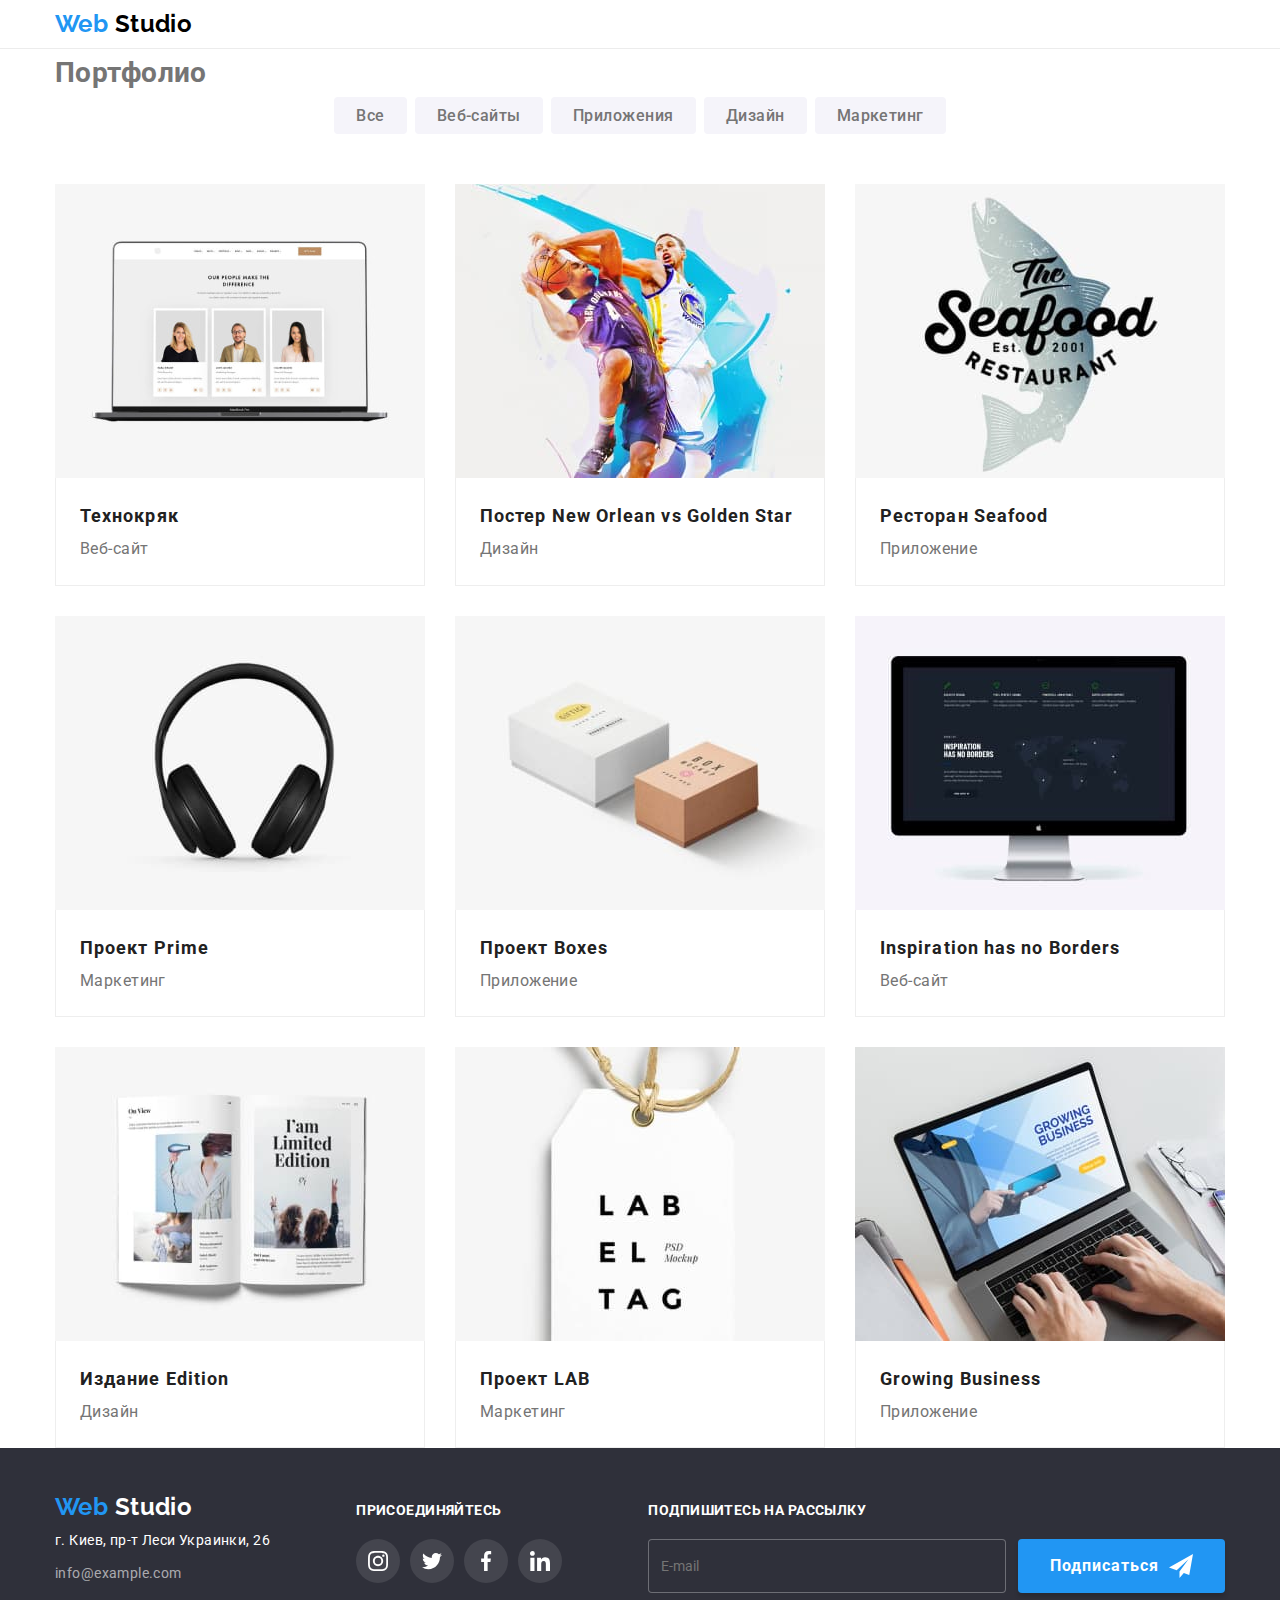
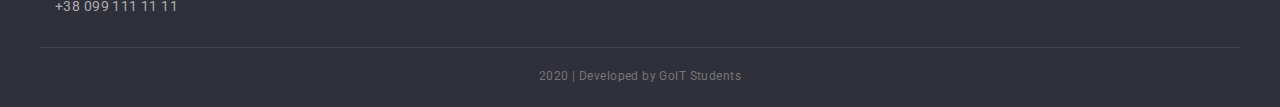
==== portfolio.html @ 50a412bc "хедер и меню для мобилки" ====
<!DOCTYPE html>
<html lang="ru">
  <head>
    <meta charset="UTF-8" />
    <meta name="viewport" content="width=device-width, initial-scale=1.0" />
    <title>Web Studio</title>
    <link
      href="https://fonts.googleapis.com/css2?family=Raleway:wght@700&family=Roboto:wght@400;500;700;900&display=swap"
      rel="stylesheet"
    />
    <link rel="stylesheet" href="./css/portfolio.min.css" />
  </head>
  <body>
    <!--Шапка-->
    <header class="header">
      <div class="container container-nav">
        <a class="logo link" href="./index.html" lang="en"
          ><span class="logo-blue">Web</span> Studio</a
        >
        <button
          type="button"
          class="menu-btn"
          aria-expanded="false"
          aria-controls="menu-wrapper"
          data-menu-button
        >
          <svg class="menu-btn-svg" width="40" height="40">
            <use class="icon-burger" href="./images/sprite.svg#menu"></use>
            <use class="icon-close" href="./images/sprite.svg#close"></use>
          </svg>
        </button>
        <div class="menu-wrapper" data-menu>
          <nav class="navigation">
            <ul class="navigation-list list">
              <li class="navigation-item">
                <a class="navigation-link link" href="./index.html">Студия</a>
              </li>
              <li class="navigation-item line">
                <a class="navigation-link link current" href="./portfolio.html">Портфолио</a>
              </li>
              <li class="navigation-item">
                <a class="navigation-link link" href="">Контакты</a>
              </li>
            </ul>
          </nav>

          <address class="header-address">
            <ul class="address-list list">
              <li class="address-item">
                <a href="mailto:info@devstudio.com" class="address-link link">
                  <svg class="envelope">
                    <use href="./images/sprite.svg#envelope"></use>
                  </svg>
                  info@devstudio.com</a
                >
              </li>
              <li class="address-item">
                <a href="tel:+380961111111" class="address-link link">
                  <svg class="smartphone">
                    <use href="./images/sprite.svg#smartphone"></use>
                  </svg>
                  +38 096 111 11 11</a
                >
              </li>
            </ul>
          </address>
        </div>
      </div>
    </header>
    <main>
      <!-- Портфолио -->
      <section class="section">
        <div class="container">
          <h1 class="portfolio-title hidden">Портфолио</h1>
          <ul class="filters-list list">
            <li class="filters-item">
              <button class="filters-button" type="button">Все</button>
            </li>
            <li class="filters-item">
              <button class="filters-button" type="button">Веб-сайты</button>
            </li>
            <li class="filters-item">
              <button class="filters-button" type="button">Приложения</button>
            </li>
            <li class="filters-item">
              <button class="filters-button" type="button">Дизайн</button>
            </li>
            <li class="filters-item">
              <button class="filters-button" type="button">Маркетинг</button>
            </li>
          </ul>

          <ul class="working-list list">
            <li class="working-item">
              <a href="" class="working-link link">
                <div class="working-box">
                  <img
                    class="working-img"
                    src="./images/portfolio/projekt-1.jpg"
                    alt="Ноутбук"
                    width="370"
                    height="294"
                  />
                  <p class="working-second-text">
                    Технокряк это современная площадка распространения коронавируса. Компании
                    используют эту платформу для цифрового шпионажа и атак на защищённые
                    сервера конкурентов.
                  </p>
                </div>
                <div class="card-content">
                  <h2 class="working-title">Технокряк</h2>
                  <p class="working-text">Веб-сайт</p>
                </div>
              </a>
            </li>
            <li class="working-item">
              <a href="" class="working-link link">
                <div class="working-box">
                  <img
                    class="working-img"
                    src="./images/portfolio/projekt-2.jpg"
                    alt="Баскетболисты"
                    width="370"
                    height="294"
                  />
                  <p class="working-second-text">
                    Технокряк это современная площадка распространения коронавируса. Компании
                    используют эту платформу для цифрового шпионажа и атак на защищённые
                    сервера конкурентов.
                  </p>
                </div>

                <div class="card-content">
                  <h2 class="working-title">
                    Постер <span lang="en">New Orlean vs Golden Star</span>
                  </h2>
                  <p class="working-text">Дизайн</p>
                </div>
              </a>
            </li>
            <li class="working-item">
              <a href="" class="working-link link">
                <div class="working-box">
                  <img
                    class="working-img"
                    src="./images/portfolio/projekt-3.jpg"
                    alt="Логотип ресторана"
                    width="370"
                    height="294"
                  />
                  <p class="working-second-text">
                    Технокряк это современная площадка распространения коронавируса. Компании
                    используют эту платформу для цифрового шпионажа и атак на защищённые
                    сервера конкурентов.
                  </p>
                </div>
                <div class="card-content">
                  <h2 class="working-title">Ресторан <span lang="en">Seafood</span></h2>
                  <p class="working-text">Приложение</p>
                </div>
              </a>
            </li>
            <li class="working-item">
              <a href="" class="working-link link">
                <div class="working-box">
                  <img
                    class="working-img"
                    src="./images/portfolio/projekt-4.jpg"
                    alt="Наушники"
                    width="370"
                    height="294"
                  />
                  <p class="working-second-text">
                    Технокряк это современная площадка распространения коронавируса. Компании
                    используют эту платформу для цифрового шпионажа и атак на защищённые
                    сервера конкурентов.
                  </p>
                </div>
                <div class="card-content">
                  <h2 class="working-title">Проект <span lang="en">Prime</span></h2>
                  <p class="working-text">Маркетинг</p>
                </div>
              </a>
            </li>
            <li class="working-item">
              <a href="" class="working-link link">
                <div class="working-box">
                  <img
                    class="working-img"
                    src="./images/portfolio/projekt-5.jpg"
                    alt="Две коробки"
                    width="370"
                    height="294"
                  />
                  <p class="working-second-text">
                    Технокряк это современная площадка распространения коронавируса. Компании
                    используют эту платформу для цифрового шпионажа и атак на защищённые
                    сервера конкурентов.
                  </p>
                </div>
                <div class="card-content">
                  <h2 class="working-title">Проект <span lang="en">Boxes</span></h2>
                  <p class="working-text">Приложение</p>
                </div>
              </a>
            </li>
            <li class="working-item">
              <a href="" class="working-link link">
                <div class="working-box">
                  <img
                    class="working-img"
                    src="./images/portfolio/projekt-6.jpg"
                    alt="Монитор"
                    width="370"
                    height="294"
                  />
                  <p class="working-second-text">
                    Технокряк это современная площадка распространения коронавируса. Компании
                    используют эту платформу для цифрового шпионажа и атак на защищённые
                    сервера конкурентов.
                  </p>
                </div>
                <div class="card-content">
                  <h2 lang="en" class="working-title">Inspiration has no Borders</h2>
                  <p class="working-text">Веб-сайт</p>
                </div>
              </a>
            </li>
            <li class="working-item">
              <a href="" class="working-link link">
                <div class="working-box">
                  <img
                    class="working-img"
                    src="./images/portfolio/projekt-7.jpg"
                    alt="Книга"
                    width="370"
                    height="294"
                  />
                  <p class="working-second-text">
                    Технокряк это современная площадка распространения коронавируса. Компании
                    используют эту платформу для цифрового шпионажа и атак на защищённые
                    сервера конкурентов.
                  </p>
                </div>
                <div class="card-content">
                  <h2 class="working-title">Издание <span lang="en">Edition</span></h2>
                  <p class="working-text">Дизайн</p>
                </div>
              </a>
            </li>
            <li class="working-item">
              <a href="" class="working-link link">
                <div class="working-box">
                  <img
                    class="working-img"
                    src="./images/portfolio/projekt-8.jpg"
                    alt="Тикет"
                    width="370"
                    height="294"
                  />
                  <p class="working-second-text">
                    Технокряк это современная площадка распространения коронавируса. Компании
                    используют эту платформу для цифрового шпионажа и атак на защищённые
                    сервера конкурентов.
                  </p>
                </div>
                <div class="card-content">
                  <h2 class="working-title">Проект <span lang="en">LAB</span></h2>
                  <p class="working-text">Маркетинг</p>
                </div>
              </a>
            </li>
            <li class="working-item">
              <a href="" class="working-link link">
                <div class="working-box">
                  <img
                    class="working-img"
                    src="./images/portfolio/projekt-9.jpg"
                    alt="Ноутбук"
                    width="370"
                    height="294"
                  />
                  <p class="working-second-text">
                    Технокряк это современная площадка распространения коронавируса. Компании
                    используют эту платформу для цифрового шпионажа и атак на защищённые
                    сервера конкурентов.
                  </p>
                </div>
                <div class="card-content">
                  <h2 lang="en" class="working-title">Growing Business</h2>
                  <p class="working-text">Приложение</p>
                </div>
              </a>
            </li>
          </ul>
        </div>
      </section>
    </main>
    <!--Подвал-->
    <footer class="footer">
      <div class="container container-nav">
        <div class="address-container">
          <a class="logo logo-footer link" href="./index.html" lang="en"
            ><span class="logo-blue">Web</span> Studio</a
          >
          <address class="footer-address">
            <ul class="footer-address-list list">
              <li class="footer-address-item">
                <a
                  href="https://goo.gl/maps/J7jLJM3ZXnViXDYy7"
                  target="_blank"
                  rel="noreferrer noopener"
                  class="address-link-map link"
                  >г. Киев, пр-т Леси Украинки, 26</a
                >
              </li>
              <li class="footer-address-item">
                <a href="mailto:info@devstudio.com" class="address-link-mail link"
                  >info@example.com</a
                >
              </li>
              <li class="footer-address-item">
                <a href="tel:+380961111111" class="address-link-tel link">+38 099 111 11 11</a>
              </li>
            </ul>
            <!-- <p class="address-text">
              <span class="address-map"> г. Киев, пр-т Леси Украинки, 26</span> <br />
              info@example.com <br />
              +38 099 111 11 11
            </p> -->
          </address>
        </div>

        <div class="a-call-container">
          <b class="a-call-subtitle">присоединяйтесь</b>

          <ul class="social-list list">
            <li class="social-item">
              <a class="social-link link instagram" href="" aria-label="иконка инстаграма">
                <svg class="social-icon">
                  <use href="./images/sprite.svg#instagram"></use>
                </svg>
              </a>
            </li>
            <li class="social-item">
              <a class="social-link link twitter" href="" aria-label="иконка твитер">
                <svg class="social-icon">
                  <use href="./images/sprite.svg#twitter"></use>
                </svg>
              </a>
            </li>
            <li class="social-item">
              <a class="social-link link facebook" href="" aria-label="иконка фейсбук">
                <svg class="social-icon">
                  <use href="./images/sprite.svg#facebook"></use>
                </svg>
              </a>
            </li>
            <li class="social-item">
              <a class="social-link link linkedin" href="" aria-label="иконка линкедин">
                <svg class="social-icon">
                  <use href="./images/sprite.svg#linkedin"></use>
                </svg>
              </a>
            </li>
          </ul>
        </div>

        <div class="forma-container">
          <b class="a-call-subtitle">Подпишитесь на рассылку</b>
          <form class="forma">
            <input
              type="email"
              class="forma-email"
              name="email"
              placeholder="E-mail"
              required
            />
            <button class="button">
              Подписаться
              <svg class="button-svg" width="24" height="24">
                <use href="./images/sprite.svg#icon-send"></use>
              </svg>
            </button>
          </form>
        </div>
      </div>
      <div class="copyright-container container">
        <p class="copyright" lang="en">2020 | Developed by GoIT Students</p>
      </div>
    </footer>

    <script src="./js/menu.js"></script>
    <script src="./js/modal.js"></script>
  </body>
</html>
---- css/portfolio.min.css ----
/*! modern-normalize v0.6.0 | MIT License | https://github.com/sindresorhus/modern-normalize */*,*::before,*::after{-webkit-box-sizing:border-box;box-sizing:border-box}:root{-moz-tab-size:4;-o-tab-size:4;tab-size:4}html{line-height:1.15;-webkit-text-size-adjust:100%}body{margin:0}body{font-family:system-ui,-apple-system,"Segoe UI",Roboto,Helvetica,Arial,sans-serif,"Apple Color Emoji","Segoe UI Emoji"}hr{height:0}abbr[title]{-webkit-text-decoration:underline dotted;text-decoration:underline dotted}b,strong{font-weight:bolder}code,kbd,samp,pre{font-family:SFMono-Regular, Consolas, 'Liberation Mono', Menlo, monospace;font-size:1em}small{font-size:80%}sub,sup{font-size:75%;line-height:0;position:relative;vertical-align:baseline}sub{bottom:-0.25em}sup{top:-0.5em}button,input,optgroup,select,textarea{font-family:inherit;font-size:100%;line-height:1.15;margin:0}button,select{text-transform:none}button,[type='button'],[type='reset'],[type='submit']{-webkit-appearance:button}button::-moz-focus-inner,[type='button']::-moz-focus-inner,[type='reset']::-moz-focus-inner,[type='submit']::-moz-focus-inner{border-style:none;padding:0}button:-moz-focusring,[type='button']:-moz-focusring,[type='reset']:-moz-focusring,[type='submit']:-moz-focusring{outline:1px dotted ButtonText}fieldset{padding:0.35em 0.75em 0.625em}legend{padding:0}progress{vertical-align:baseline}[type='number']::-webkit-inner-spin-button,[type='number']::-webkit-outer-spin-button{height:auto}[type='search']{-webkit-appearance:textfield;outline-offset:-2px}[type='search']::-webkit-search-decoration{-webkit-appearance:none}::-webkit-file-upload-button{-webkit-appearance:button;font:inherit}summary{display:list-item}html{-webkit-box-sizing:border-box;box-sizing:border-box}*,*::before,*::after{-webkit-box-sizing:inherit;box-sizing:inherit}body{font-family:"Roboto",sans-serif;font-size:14px;line-height:1.7;letter-spacing:0.03em;color:#757575}h1,h2,h3,p{margin-top:0px;margin-bottom:0px}img{display:block;max-width:100%;height:auto}.navigation-list,.address-list,.social-list,.filters-list,.working-list,.footer-address-list{padding:0;margin:0;list-style:none}.navigation-link,.address-link,.logo,.working-link,.address-link-map,.address-link-mail,.address-link-tel{text-decoration:none;display:block}.container{padding-left:15px;padding-right:15px;margin-left:auto;margin-right:auto}@media screen and (min-width: 480px){.container{width:480px}}@media screen and (min-width: 768px){.container{width:768px}}@media screen and (min-width: 1200px){.container{width:1200px}}.container-nav{display:-webkit-box;display:-ms-flexbox;display:flex;-webkit-box-pack:justify;-ms-flex-pack:justify;justify-content:space-between;-webkit-box-align:center;-ms-flex-align:center;align-items:center}.header{position:relative;padding-top:10px;padding-bottom:10px;border-bottom:1px solid #ececec}.menu-wrapper{position:absolute;top:100%;left:0;width:100%;padding:60px 140px;z-index:100;background:#ffffff;-webkit-box-shadow:0px 4px 8px rgba(0,0,0,0.04),0px 2px 4px rgba(0,0,0,0.08),0px 1px 3px rgba(0,0,0,0.16);box-shadow:0px 4px 8px rgba(0,0,0,0.04),0px 2px 4px rgba(0,0,0,0.08),0px 1px 3px rgba(0,0,0,0.16);-webkit-transform:scale(0);transform:scale(0);-webkit-transition:-webkit-transform 250ms cubic-bezier(0.4, 0, 0.2, 1);transition:-webkit-transform 250ms cubic-bezier(0.4, 0, 0.2, 1);transition:transform 250ms cubic-bezier(0.4, 0, 0.2, 1);transition:transform 250ms cubic-bezier(0.4, 0, 0.2, 1), -webkit-transform 250ms cubic-bezier(0.4, 0, 0.2, 1)}.menu-wrapper.is-open{-webkit-transform:scale(1);transform:scale(1)}.menu-btn{background-color:transparent;border:none;outline:none}.menu-btn.is-open .icon-close{display:block}.menu-btn.is-open .icon-burger{display:none}.menu-btn:focus .menu-btn-svg{color:#2196f3}@media screen and (min-width: 768px){.menu-btn{display:none}}.menu-btn-svg{color:#212121}.icon-close{display:none;fill:currentColor}.icon-burger{fill:currentColor}.navigation{padding-bottom:60px}.navigation-list,.address-list{display:-webkit-box;display:-ms-flexbox;display:flex;-webkit-box-orient:vertical;-webkit-box-direction:normal;-ms-flex-direction:column;flex-direction:column;-webkit-box-align:center;-ms-flex-align:center;align-items:center}.navigation-item:not(:last-child){margin-bottom:40px}.navigation-link,.address-link{font-style:normal;font-weight:500;font-size:18px;line-height:1.167;letter-spacing:0.02em;color:#212121;-webkit-transition:color 250ms cubic-bezier(0.4, 0, 0.2, 1);transition:color 250ms cubic-bezier(0.4, 0, 0.2, 1)}.navigation-link:hover,.navigation-link:focus,.address-link:hover,.address-link:focus{color:#2196f3}.address-item:not(:last-child){margin-bottom:16px}.address-link{display:-webkit-inline-box;display:-ms-inline-flexbox;display:inline-flex;-webkit-box-align:center;-ms-flex-align:center;align-items:center;color:#757575;-webkit-transition:color 250ms cubic-bezier(0.4, 0, 0.2, 1);transition:color 250ms cubic-bezier(0.4, 0, 0.2, 1)}.address-link:hover,.address-link:focus{color:#2196f3}.envelope{width:16px;height:16px;fill:currentColor;margin-right:10px}.smartphone{width:15px;height:15px;fill:currentColor;margin-right:10px}.current{color:#2196f3}.line::after{display:block;content:'';margin-top:8px;width:100%;height:4px;background:#2196f3;border-radius:2px}.logo{font-family:"Raleway",sans-serif;font-weight:700;font-size:24px;line-height:1.167;color:#000}.logo-blue{color:#2196f3}.logo-footer{color:#fff;margin-bottom:8px}.social-list{display:-webkit-box;display:-ms-flexbox;display:flex;-webkit-box-pack:center;-ms-flex-pack:center;justify-content:center}.social-item:not(:last-child){margin-right:10px}.social-link{display:-webkit-inline-box;display:-ms-inline-flexbox;display:inline-flex;-webkit-box-pack:center;-ms-flex-pack:center;justify-content:center;-webkit-box-align:center;-ms-flex-align:center;align-items:center;width:44px;height:44px;color:#fff;background-color:rgba(255,255,255,0.1);border-radius:50%;-webkit-transition:color 250ms cubic-bezier(0.4, 0, 0.2, 1),background-color 250ms cubic-bezier(0.4, 0, 0.2, 1);transition:color 250ms cubic-bezier(0.4, 0, 0.2, 1),background-color 250ms cubic-bezier(0.4, 0, 0.2, 1)}.social-link:hover,.social-link:focus{background-color:#2196f3;color:#fff}.social-icon{width:20px;height:20px;fill:currentColor}.button{display:-webkit-inline-box;display:-ms-inline-flexbox;display:inline-flex;padding:10px 32px;min-width:200px;font-family:"Roboto",sans-serif;font-style:normal;font-weight:700;font-size:16px;line-height:1.9;-webkit-box-align:center;-ms-flex-align:center;align-items:center;letter-spacing:0.06em;background-color:#2196f3;color:#fff;-webkit-box-shadow:0px 4px 4px rgba(0,0,0,0.15);box-shadow:0px 4px 4px rgba(0,0,0,0.15);border:none;border-radius:4px;cursor:pointer}.button-svg{margin-left:10px}.button:focus{outline:none}.filters-list{display:-webkit-box;display:-ms-flexbox;display:flex;-webkit-box-pack:center;-ms-flex-pack:center;justify-content:center;margin-bottom:50px}.filters-button{display:inline-block;padding:6px 22px;border:0px;border-radius:4px;font-family:inherit;font-weight:500;font-size:16px;line-height:1.6;letter-spacing:0.03em;background:#f5f4fa;color:var(--title-text-color);-webkit-transition:color 250ms cubic-bezier(0.4, 0, 0.2, 1),background-color 250ms cubic-bezier(0.4, 0, 0.2, 1),-webkit-box-shadow 250ms cubic-bezier(0.4, 0, 0.2, 1);transition:color 250ms cubic-bezier(0.4, 0, 0.2, 1),background-color 250ms cubic-bezier(0.4, 0, 0.2, 1),-webkit-box-shadow 250ms cubic-bezier(0.4, 0, 0.2, 1);transition:color 250ms cubic-bezier(0.4, 0, 0.2, 1),background-color 250ms cubic-bezier(0.4, 0, 0.2, 1),box-shadow 250ms cubic-bezier(0.4, 0, 0.2, 1);transition:color 250ms cubic-bezier(0.4, 0, 0.2, 1),background-color 250ms cubic-bezier(0.4, 0, 0.2, 1),box-shadow 250ms cubic-bezier(0.4, 0, 0.2, 1),-webkit-box-shadow 250ms cubic-bezier(0.4, 0, 0.2, 1)}.filters-button:hover,.filters-button:focus{-webkit-box-shadow:0px 2px 2px rgba(0,0,0,0.12),0px 1px 2px rgba(0,0,0,0.08),0px 3px 1px rgba(0,0,0,0.1);box-shadow:0px 2px 2px rgba(0,0,0,0.12),0px 1px 2px rgba(0,0,0,0.08),0px 3px 1px rgba(0,0,0,0.1);background-color:#2196f3;color:#fff;outline:none}.filters-item:not(:last-child){margin-right:8px}.working-list{display:-webkit-box;display:-ms-flexbox;display:flex;-ms-flex-wrap:wrap;flex-wrap:wrap}.working-item{width:370px;background:#fff;-webkit-transition:-webkit-box-shadow 250ms cubic-bezier(0.4, 0, 0.2, 1);transition:-webkit-box-shadow 250ms cubic-bezier(0.4, 0, 0.2, 1);transition:box-shadow 250ms cubic-bezier(0.4, 0, 0.2, 1);transition:box-shadow 250ms cubic-bezier(0.4, 0, 0.2, 1), -webkit-box-shadow 250ms cubic-bezier(0.4, 0, 0.2, 1)}.working-item:hover,.working-item:focus{-webkit-box-shadow:1px 4px 6px rgba(0,0,0,0.16),0px 4px 4px rgba(0,0,0,0.06),0px 1px 1px rgba(0,0,0,0.12);box-shadow:1px 4px 6px rgba(0,0,0,0.16),0px 4px 4px rgba(0,0,0,0.06),0px 1px 1px rgba(0,0,0,0.12)}.working-item:not(:nth-last-child(-n+3)){margin-bottom:30px}.working-item:not(:nth-child(3n)){margin-right:30px}.card-content{padding:20px 24px;border-left:1px solid #eeeeee;border-right:1px solid #eeeeee;border-bottom:1px solid #eeeeee}.working-title{font-weight:700;font-size:18px;line-height:2;letter-spacing:0.06em;color:#212121}.working-text{font-size:16px;line-height:1.9;color:#757575}.working-box{position:relative;overflow:hidden}.working-second-text{display:block;position:absolute;top:0;left:0;width:100%;height:100%;padding:63px 24px;font-size:18px;line-height:1.55;color:#fff;background-color:rgba(33,150,243,0.9);-webkit-transform:translateY(100%);transform:translateY(100%);-webkit-transition:-webkit-transform 250ms cubic-bezier(0.4, 0, 0.2, 1);transition:-webkit-transform 250ms cubic-bezier(0.4, 0, 0.2, 1);transition:transform 250ms cubic-bezier(0.4, 0, 0.2, 1);transition:transform 250ms cubic-bezier(0.4, 0, 0.2, 1), -webkit-transform 250ms cubic-bezier(0.4, 0, 0.2, 1)}.working-item:hover .working-second-text,.working-item:focus .working-second-text{-webkit-transform:translateY(0);transform:translateY(0)}.footer-address-item:not(:last-child){margin-bottom:9px}.address-link-map{font-style:normal;font-weight:normal;color:#fff}.address-link-mail,.address-link-tel{font-style:normal;font-weight:normal;color:rgba(255,255,255,0.6)}.a-call-subtitle{display:block;margin-bottom:20px;line-height:1.14;text-transform:uppercase;color:#fff}.footer{background-color:#2f303a}.footer .container-nav{padding-top:45px;padding-bottom:28px;-webkit-box-align:baseline;-ms-flex-align:baseline;align-items:baseline;-webkit-box-pack:justify;-ms-flex-pack:justify;justify-content:space-between}.forma{display:-webkit-box;display:-ms-flexbox;display:flex;margin:0}.forma .button{margin-left:12px}.forma-email{display:block;padding:18px 12px;width:358px;color:#ffffff;background-color:#2f303a;border:1px solid rgba(255,255,255,0.3);border-radius:4px}.forma-email:focus{outline:none}.forma-email:focus:required:valid:not(:placeholder-shown){border:1px solid green}.forma-email:focus:required:invalid:not(:placeholder-shown){border:1px solid red}.copyright{text-align:center;font-size:12px;color:var(--copyright-white-color)}.copyright-container{padding-top:18px;padding-bottom:21px;border-top:1px solid rgba(255,255,255,0.1)}
/*# sourceMappingURL=portfolio.min.css.map */
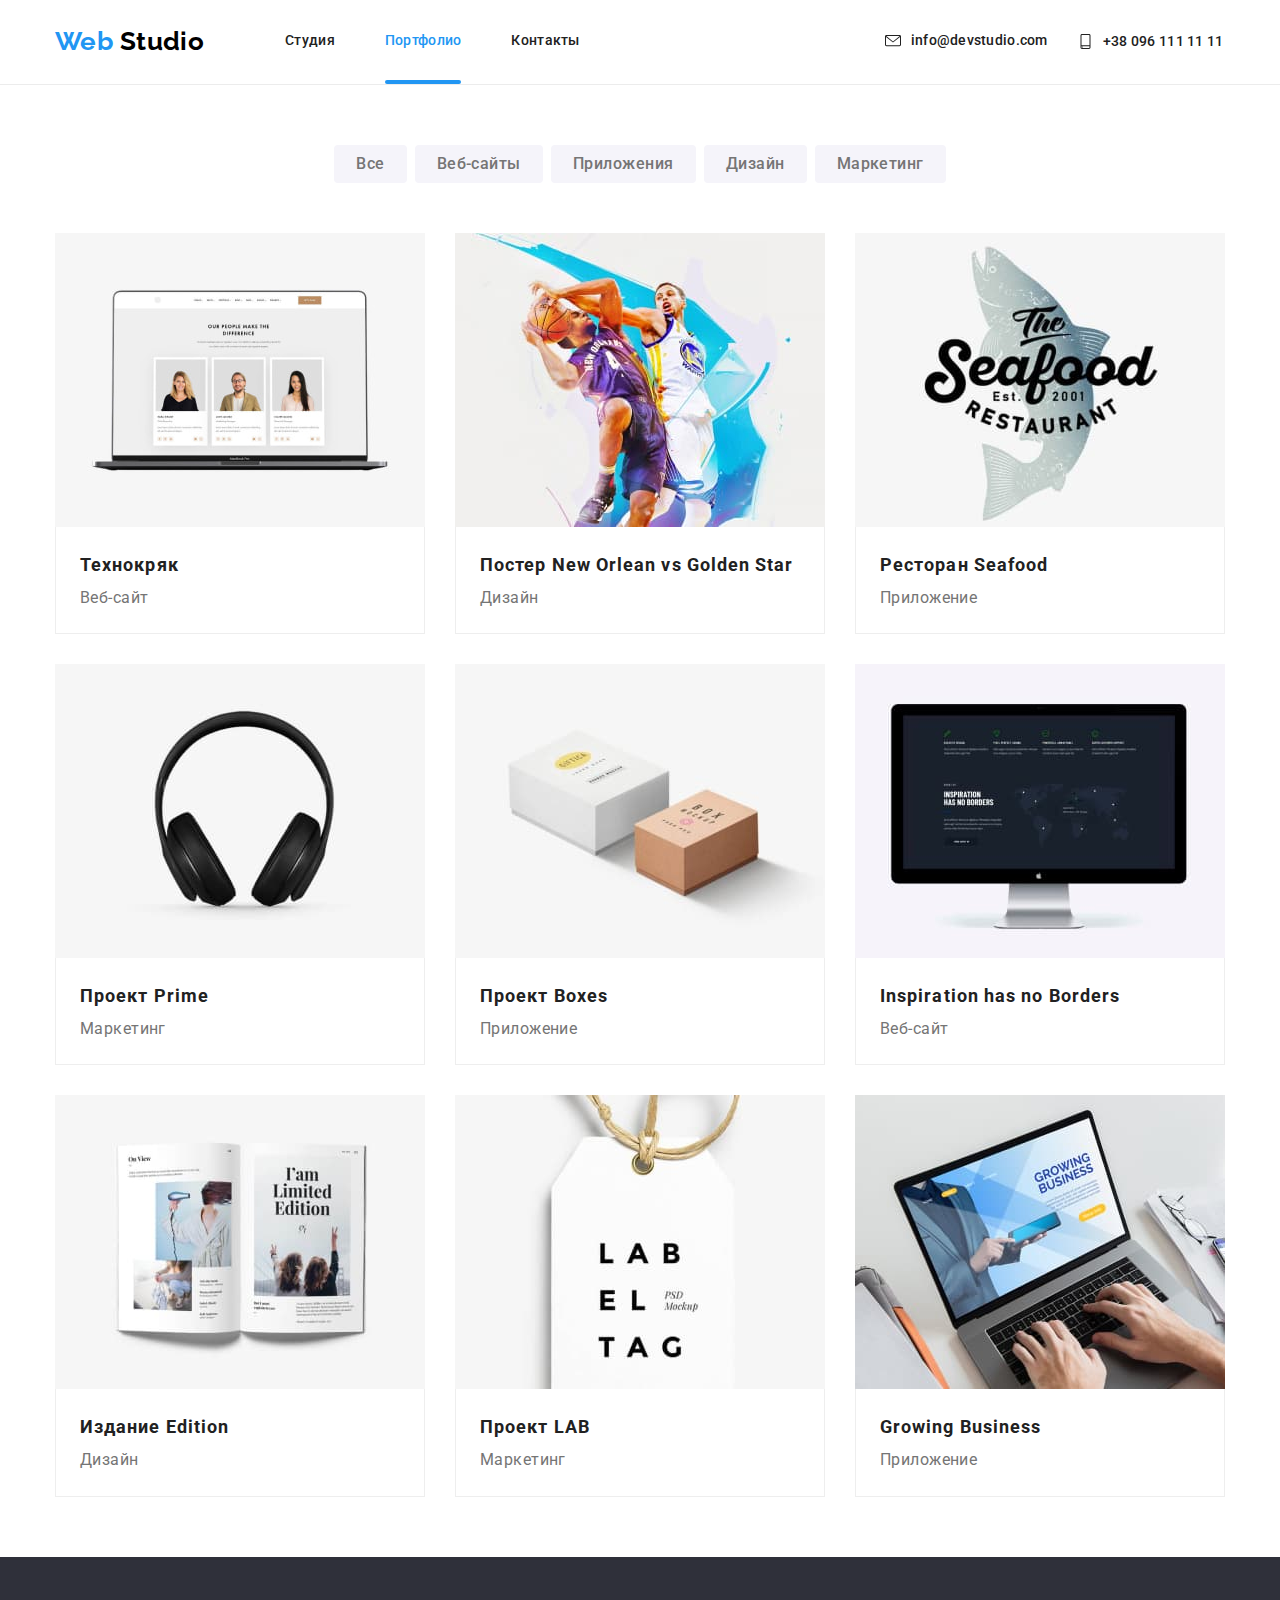
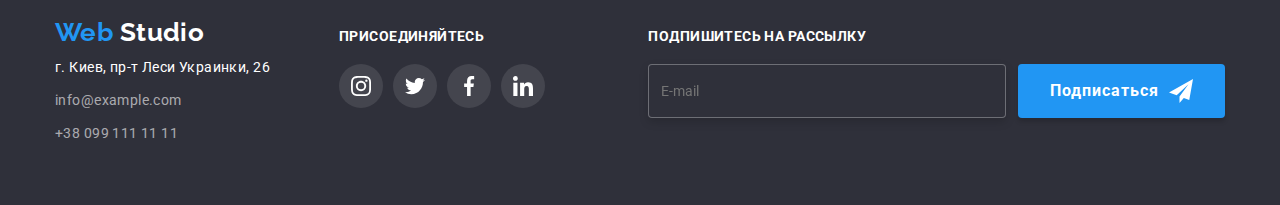
==== commit c973a87d: "адаптивный футер" ====
--- a/portfolio.html
+++ b/portfolio.html
@@ -298,72 +298,71 @@
     </main>
     <!--Подвал-->
     <footer class="footer">
-      <div class="container container-nav">
-        <div class="address-container">
-          <a class="logo logo-footer link" href="./index.html" lang="en"
-            ><span class="logo-blue">Web</span> Studio</a
-          >
-          <address class="footer-address">
-            <ul class="footer-address-list list">
-              <li class="footer-address-item">
-                <a
-                  href="https://goo.gl/maps/J7jLJM3ZXnViXDYy7"
-                  target="_blank"
-                  rel="noreferrer noopener"
-                  class="address-link-map link"
-                  >г. Киев, пр-т Леси Украинки, 26</a
-                >
-              </li>
-              <li class="footer-address-item">
-                <a href="mailto:info@devstudio.com" class="address-link-mail link"
-                  >info@example.com</a
-                >
-              </li>
-              <li class="footer-address-item">
-                <a href="tel:+380961111111" class="address-link-tel link">+38 099 111 11 11</a>
+      <div class="container footer-container-nav">
+        <div class="address-call-container">
+          <div class="address-container">
+            <a class="logo logo-footer link" href="./index.html" lang="en"
+              ><span class="logo-blue">Web</span> Studio</a
+            >
+            <address class="footer-address">
+              <ul class="footer-address-list list">
+                <li class="footer-address-item">
+                  <a
+                    href="https://goo.gl/maps/J7jLJM3ZXnViXDYy7"
+                    target="_blank"
+                    rel="noreferrer noopener"
+                    class="address-link-map link"
+                    >г. Киев, пр-т Леси Украинки, 26</a
+                  >
+                </li>
+                <li class="footer-address-item">
+                  <a href="mailto:info@devstudio.com" class="address-link-mail link"
+                    >info@example.com</a
+                  >
+                </li>
+                <li class="footer-address-item">
+                  <a href="tel:+380961111111" class="address-link-tel link"
+                    >+38 099 111 11 11</a
+                  >
+                </li>
+              </ul>
+            </address>
+          </div>
+
+          <div class="a-call-container">
+            <b class="a-call-subtitle">присоединяйтесь</b>
+
+            <ul class="social-list list">
+              <li class="social-item">
+                <a class="social-link link instagram" href="" aria-label="иконка инстаграма">
+                  <svg class="social-icon">
+                    <use href="./images/sprite.svg#instagram"></use>
+                  </svg>
+                </a>
+              </li>
+              <li class="social-item">
+                <a class="social-link link twitter" href="" aria-label="иконка твитер">
+                  <svg class="social-icon">
+                    <use href="./images/sprite.svg#twitter"></use>
+                  </svg>
+                </a>
+              </li>
+              <li class="social-item">
+                <a class="social-link link facebook" href="" aria-label="иконка фейсбук">
+                  <svg class="social-icon">
+                    <use href="./images/sprite.svg#facebook"></use>
+                  </svg>
+                </a>
+              </li>
+              <li class="social-item">
+                <a class="social-link link linkedin" href="" aria-label="иконка линкедин">
+                  <svg class="social-icon">
+                    <use href="./images/sprite.svg#linkedin"></use>
+                  </svg>
+                </a>
               </li>
             </ul>
-            <!-- <p class="address-text">
-              <span class="address-map"> г. Киев, пр-т Леси Украинки, 26</span> <br />
-              info@example.com <br />
-              +38 099 111 11 11
-            </p> -->
-          </address>
-        </div>
-
-        <div class="a-call-container">
-          <b class="a-call-subtitle">присоединяйтесь</b>
-
-          <ul class="social-list list">
-            <li class="social-item">
-              <a class="social-link link instagram" href="" aria-label="иконка инстаграма">
-                <svg class="social-icon">
-                  <use href="./images/sprite.svg#instagram"></use>
-                </svg>
-              </a>
-            </li>
-            <li class="social-item">
-              <a class="social-link link twitter" href="" aria-label="иконка твитер">
-                <svg class="social-icon">
-                  <use href="./images/sprite.svg#twitter"></use>
-                </svg>
-              </a>
-            </li>
-            <li class="social-item">
-              <a class="social-link link facebook" href="" aria-label="иконка фейсбук">
-                <svg class="social-icon">
-                  <use href="./images/sprite.svg#facebook"></use>
-                </svg>
-              </a>
-            </li>
-            <li class="social-item">
-              <a class="social-link link linkedin" href="" aria-label="иконка линкедин">
-                <svg class="social-icon">
-                  <use href="./images/sprite.svg#linkedin"></use>
-                </svg>
-              </a>
-            </li>
-          </ul>
+          </div>
         </div>
 
         <div class="forma-container">
--- a/css/portfolio.min.css
+++ b/css/portfolio.min.css
@@ -1,2 +1,2 @@
-/*! modern-normalize v0.6.0 | MIT License | https://github.com/sindresorhus/modern-normalize */*,*::before,*::after{-webkit-box-sizing:border-box;box-sizing:border-box}:root{-moz-tab-size:4;-o-tab-size:4;tab-size:4}html{line-height:1.15;-webkit-text-size-adjust:100%}body{margin:0}body{font-family:system-ui,-apple-system,"Segoe UI",Roboto,Helvetica,Arial,sans-serif,"Apple Color Emoji","Segoe UI Emoji"}hr{height:0}abbr[title]{-webkit-text-decoration:underline dotted;text-decoration:underline dotted}b,strong{font-weight:bolder}code,kbd,samp,pre{font-family:SFMono-Regular, Consolas, 'Liberation Mono', Menlo, monospace;font-size:1em}small{font-size:80%}sub,sup{font-size:75%;line-height:0;position:relative;vertical-align:baseline}sub{bottom:-0.25em}sup{top:-0.5em}button,input,optgroup,select,textarea{font-family:inherit;font-size:100%;line-height:1.15;margin:0}button,select{text-transform:none}button,[type='button'],[type='reset'],[type='submit']{-webkit-appearance:button}button::-moz-focus-inner,[type='button']::-moz-focus-inner,[type='reset']::-moz-focus-inner,[type='submit']::-moz-focus-inner{border-style:none;padding:0}button:-moz-focusring,[type='button']:-moz-focusring,[type='reset']:-moz-focusring,[type='submit']:-moz-focusring{outline:1px dotted ButtonText}fieldset{padding:0.35em 0.75em 0.625em}legend{padding:0}progress{vertical-align:baseline}[type='number']::-webkit-inner-spin-button,[type='number']::-webkit-outer-spin-button{height:auto}[type='search']{-webkit-appearance:textfield;outline-offset:-2px}[type='search']::-webkit-search-decoration{-webkit-appearance:none}::-webkit-file-upload-button{-webkit-appearance:button;font:inherit}summary{display:list-item}html{-webkit-box-sizing:border-box;box-sizing:border-box}*,*::before,*::after{-webkit-box-sizing:inherit;box-sizing:inherit}body{font-family:"Roboto",sans-serif;font-size:14px;line-height:1.7;letter-spacing:0.03em;color:#757575}h1,h2,h3,p{margin-top:0px;margin-bottom:0px}img{display:block;max-width:100%;height:auto}.navigation-list,.address-list,.social-list,.filters-list,.working-list,.footer-address-list{padding:0;margin:0;list-style:none}.navigation-link,.address-link,.logo,.working-link,.address-link-map,.address-link-mail,.address-link-tel{text-decoration:none;display:block}.container{padding-left:15px;padding-right:15px;margin-left:auto;margin-right:auto}@media screen and (min-width: 480px){.container{width:480px}}@media screen and (min-width: 768px){.container{width:768px}}@media screen and (min-width: 1200px){.container{width:1200px}}.container-nav{display:-webkit-box;display:-ms-flexbox;display:flex;-webkit-box-pack:justify;-ms-flex-pack:justify;justify-content:space-between;-webkit-box-align:center;-ms-flex-align:center;align-items:center}.header{position:relative;padding-top:10px;padding-bottom:10px;border-bottom:1px solid #ececec}.menu-wrapper{position:absolute;top:100%;left:0;width:100%;padding:60px 140px;z-index:100;background:#ffffff;-webkit-box-shadow:0px 4px 8px rgba(0,0,0,0.04),0px 2px 4px rgba(0,0,0,0.08),0px 1px 3px rgba(0,0,0,0.16);box-shadow:0px 4px 8px rgba(0,0,0,0.04),0px 2px 4px rgba(0,0,0,0.08),0px 1px 3px rgba(0,0,0,0.16);-webkit-transform:scale(0);transform:scale(0);-webkit-transition:-webkit-transform 250ms cubic-bezier(0.4, 0, 0.2, 1);transition:-webkit-transform 250ms cubic-bezier(0.4, 0, 0.2, 1);transition:transform 250ms cubic-bezier(0.4, 0, 0.2, 1);transition:transform 250ms cubic-bezier(0.4, 0, 0.2, 1), -webkit-transform 250ms cubic-bezier(0.4, 0, 0.2, 1)}.menu-wrapper.is-open{-webkit-transform:scale(1);transform:scale(1)}.menu-btn{background-color:transparent;border:none;outline:none}.menu-btn.is-open .icon-close{display:block}.menu-btn.is-open .icon-burger{display:none}.menu-btn:focus .menu-btn-svg{color:#2196f3}@media screen and (min-width: 768px){.menu-btn{display:none}}.menu-btn-svg{color:#212121}.icon-close{display:none;fill:currentColor}.icon-burger{fill:currentColor}.navigation{padding-bottom:60px}.navigation-list,.address-list{display:-webkit-box;display:-ms-flexbox;display:flex;-webkit-box-orient:vertical;-webkit-box-direction:normal;-ms-flex-direction:column;flex-direction:column;-webkit-box-align:center;-ms-flex-align:center;align-items:center}.navigation-item:not(:last-child){margin-bottom:40px}.navigation-link,.address-link{font-style:normal;font-weight:500;font-size:18px;line-height:1.167;letter-spacing:0.02em;color:#212121;-webkit-transition:color 250ms cubic-bezier(0.4, 0, 0.2, 1);transition:color 250ms cubic-bezier(0.4, 0, 0.2, 1)}.navigation-link:hover,.navigation-link:focus,.address-link:hover,.address-link:focus{color:#2196f3}.address-item:not(:last-child){margin-bottom:16px}.address-link{display:-webkit-inline-box;display:-ms-inline-flexbox;display:inline-flex;-webkit-box-align:center;-ms-flex-align:center;align-items:center;color:#757575;-webkit-transition:color 250ms cubic-bezier(0.4, 0, 0.2, 1);transition:color 250ms cubic-bezier(0.4, 0, 0.2, 1)}.address-link:hover,.address-link:focus{color:#2196f3}.envelope{width:16px;height:16px;fill:currentColor;margin-right:10px}.smartphone{width:15px;height:15px;fill:currentColor;margin-right:10px}.current{color:#2196f3}.line::after{display:block;content:'';margin-top:8px;width:100%;height:4px;background:#2196f3;border-radius:2px}.logo{font-family:"Raleway",sans-serif;font-weight:700;font-size:24px;line-height:1.167;color:#000}.logo-blue{color:#2196f3}.logo-footer{color:#fff;margin-bottom:8px}.social-list{display:-webkit-box;display:-ms-flexbox;display:flex;-webkit-box-pack:center;-ms-flex-pack:center;justify-content:center}.social-item:not(:last-child){margin-right:10px}.social-link{display:-webkit-inline-box;display:-ms-inline-flexbox;display:inline-flex;-webkit-box-pack:center;-ms-flex-pack:center;justify-content:center;-webkit-box-align:center;-ms-flex-align:center;align-items:center;width:44px;height:44px;color:#fff;background-color:rgba(255,255,255,0.1);border-radius:50%;-webkit-transition:color 250ms cubic-bezier(0.4, 0, 0.2, 1),background-color 250ms cubic-bezier(0.4, 0, 0.2, 1);transition:color 250ms cubic-bezier(0.4, 0, 0.2, 1),background-color 250ms cubic-bezier(0.4, 0, 0.2, 1)}.social-link:hover,.social-link:focus{background-color:#2196f3;color:#fff}.social-icon{width:20px;height:20px;fill:currentColor}.button{display:-webkit-inline-box;display:-ms-inline-flexbox;display:inline-flex;padding:10px 32px;min-width:200px;font-family:"Roboto",sans-serif;font-style:normal;font-weight:700;font-size:16px;line-height:1.9;-webkit-box-align:center;-ms-flex-align:center;align-items:center;letter-spacing:0.06em;background-color:#2196f3;color:#fff;-webkit-box-shadow:0px 4px 4px rgba(0,0,0,0.15);box-shadow:0px 4px 4px rgba(0,0,0,0.15);border:none;border-radius:4px;cursor:pointer}.button-svg{margin-left:10px}.button:focus{outline:none}.filters-list{display:-webkit-box;display:-ms-flexbox;display:flex;-webkit-box-pack:center;-ms-flex-pack:center;justify-content:center;margin-bottom:50px}.filters-button{display:inline-block;padding:6px 22px;border:0px;border-radius:4px;font-family:inherit;font-weight:500;font-size:16px;line-height:1.6;letter-spacing:0.03em;background:#f5f4fa;color:var(--title-text-color);-webkit-transition:color 250ms cubic-bezier(0.4, 0, 0.2, 1),background-color 250ms cubic-bezier(0.4, 0, 0.2, 1),-webkit-box-shadow 250ms cubic-bezier(0.4, 0, 0.2, 1);transition:color 250ms cubic-bezier(0.4, 0, 0.2, 1),background-color 250ms cubic-bezier(0.4, 0, 0.2, 1),-webkit-box-shadow 250ms cubic-bezier(0.4, 0, 0.2, 1);transition:color 250ms cubic-bezier(0.4, 0, 0.2, 1),background-color 250ms cubic-bezier(0.4, 0, 0.2, 1),box-shadow 250ms cubic-bezier(0.4, 0, 0.2, 1);transition:color 250ms cubic-bezier(0.4, 0, 0.2, 1),background-color 250ms cubic-bezier(0.4, 0, 0.2, 1),box-shadow 250ms cubic-bezier(0.4, 0, 0.2, 1),-webkit-box-shadow 250ms cubic-bezier(0.4, 0, 0.2, 1)}.filters-button:hover,.filters-button:focus{-webkit-box-shadow:0px 2px 2px rgba(0,0,0,0.12),0px 1px 2px rgba(0,0,0,0.08),0px 3px 1px rgba(0,0,0,0.1);box-shadow:0px 2px 2px rgba(0,0,0,0.12),0px 1px 2px rgba(0,0,0,0.08),0px 3px 1px rgba(0,0,0,0.1);background-color:#2196f3;color:#fff;outline:none}.filters-item:not(:last-child){margin-right:8px}.working-list{display:-webkit-box;display:-ms-flexbox;display:flex;-ms-flex-wrap:wrap;flex-wrap:wrap}.working-item{width:370px;background:#fff;-webkit-transition:-webkit-box-shadow 250ms cubic-bezier(0.4, 0, 0.2, 1);transition:-webkit-box-shadow 250ms cubic-bezier(0.4, 0, 0.2, 1);transition:box-shadow 250ms cubic-bezier(0.4, 0, 0.2, 1);transition:box-shadow 250ms cubic-bezier(0.4, 0, 0.2, 1), -webkit-box-shadow 250ms cubic-bezier(0.4, 0, 0.2, 1)}.working-item:hover,.working-item:focus{-webkit-box-shadow:1px 4px 6px rgba(0,0,0,0.16),0px 4px 4px rgba(0,0,0,0.06),0px 1px 1px rgba(0,0,0,0.12);box-shadow:1px 4px 6px rgba(0,0,0,0.16),0px 4px 4px rgba(0,0,0,0.06),0px 1px 1px rgba(0,0,0,0.12)}.working-item:not(:nth-last-child(-n+3)){margin-bottom:30px}.working-item:not(:nth-child(3n)){margin-right:30px}.card-content{padding:20px 24px;border-left:1px solid #eeeeee;border-right:1px solid #eeeeee;border-bottom:1px solid #eeeeee}.working-title{font-weight:700;font-size:18px;line-height:2;letter-spacing:0.06em;color:#212121}.working-text{font-size:16px;line-height:1.9;color:#757575}.working-box{position:relative;overflow:hidden}.working-second-text{display:block;position:absolute;top:0;left:0;width:100%;height:100%;padding:63px 24px;font-size:18px;line-height:1.55;color:#fff;background-color:rgba(33,150,243,0.9);-webkit-transform:translateY(100%);transform:translateY(100%);-webkit-transition:-webkit-transform 250ms cubic-bezier(0.4, 0, 0.2, 1);transition:-webkit-transform 250ms cubic-bezier(0.4, 0, 0.2, 1);transition:transform 250ms cubic-bezier(0.4, 0, 0.2, 1);transition:transform 250ms cubic-bezier(0.4, 0, 0.2, 1), -webkit-transform 250ms cubic-bezier(0.4, 0, 0.2, 1)}.working-item:hover .working-second-text,.working-item:focus .working-second-text{-webkit-transform:translateY(0);transform:translateY(0)}.footer-address-item:not(:last-child){margin-bottom:9px}.address-link-map{font-style:normal;font-weight:normal;color:#fff}.address-link-mail,.address-link-tel{font-style:normal;font-weight:normal;color:rgba(255,255,255,0.6)}.a-call-subtitle{display:block;margin-bottom:20px;line-height:1.14;text-transform:uppercase;color:#fff}.footer{background-color:#2f303a}.footer .container-nav{padding-top:45px;padding-bottom:28px;-webkit-box-align:baseline;-ms-flex-align:baseline;align-items:baseline;-webkit-box-pack:justify;-ms-flex-pack:justify;justify-content:space-between}.forma{display:-webkit-box;display:-ms-flexbox;display:flex;margin:0}.forma .button{margin-left:12px}.forma-email{display:block;padding:18px 12px;width:358px;color:#ffffff;background-color:#2f303a;border:1px solid rgba(255,255,255,0.3);border-radius:4px}.forma-email:focus{outline:none}.forma-email:focus:required:valid:not(:placeholder-shown){border:1px solid green}.forma-email:focus:required:invalid:not(:placeholder-shown){border:1px solid red}.copyright{text-align:center;font-size:12px;color:var(--copyright-white-color)}.copyright-container{padding-top:18px;padding-bottom:21px;border-top:1px solid rgba(255,255,255,0.1)}
+/*! modern-normalize v0.6.0 | MIT License | https://github.com/sindresorhus/modern-normalize */*,*::before,*::after{-webkit-box-sizing:border-box;box-sizing:border-box}:root{-moz-tab-size:4;-o-tab-size:4;tab-size:4}html{line-height:1.15;-webkit-text-size-adjust:100%}body{margin:0}body{font-family:system-ui,-apple-system,"Segoe UI",Roboto,Helvetica,Arial,sans-serif,"Apple Color Emoji","Segoe UI Emoji"}hr{height:0}abbr[title]{-webkit-text-decoration:underline dotted;text-decoration:underline dotted}b,strong{font-weight:bolder}code,kbd,samp,pre{font-family:SFMono-Regular, Consolas, 'Liberation Mono', Menlo, monospace;font-size:1em}small{font-size:80%}sub,sup{font-size:75%;line-height:0;position:relative;vertical-align:baseline}sub{bottom:-0.25em}sup{top:-0.5em}button,input,optgroup,select,textarea{font-family:inherit;font-size:100%;line-height:1.15;margin:0}button,select{text-transform:none}button,[type='button'],[type='reset'],[type='submit']{-webkit-appearance:button}button::-moz-focus-inner,[type='button']::-moz-focus-inner,[type='reset']::-moz-focus-inner,[type='submit']::-moz-focus-inner{border-style:none;padding:0}button:-moz-focusring,[type='button']:-moz-focusring,[type='reset']:-moz-focusring,[type='submit']:-moz-focusring{outline:1px dotted ButtonText}fieldset{padding:0.35em 0.75em 0.625em}legend{padding:0}progress{vertical-align:baseline}[type='number']::-webkit-inner-spin-button,[type='number']::-webkit-outer-spin-button{height:auto}[type='search']{-webkit-appearance:textfield;outline-offset:-2px}[type='search']::-webkit-search-decoration{-webkit-appearance:none}::-webkit-file-upload-button{-webkit-appearance:button;font:inherit}summary{display:list-item}html{-webkit-box-sizing:border-box;box-sizing:border-box}*,*::before,*::after{-webkit-box-sizing:inherit;box-sizing:inherit}body{font-family:"Roboto",sans-serif;font-size:14px;line-height:1.7;letter-spacing:0.03em;color:#757575}h1,h2,h3,p{margin-top:0px;margin-bottom:0px}img{display:block;max-width:100%;height:auto}.list{padding:0;margin:0;list-style:none}.link{text-decoration:none;display:block}.navigation-list,.address-list,.social-list,.filters-list,.working-list{padding:0;margin:0;list-style:none}.navigation-link,.address-link,.working-link{text-decoration:none;display:block}.container{padding-left:15px;padding-right:15px;margin-left:auto;margin-right:auto}@media screen and (min-width: 480px){.container{width:480px}}@media screen and (min-width: 768px){.container{width:768px}}@media screen and (min-width: 1200px){.container{width:1200px}}.container-nav{display:-webkit-box;display:-ms-flexbox;display:flex;-webkit-box-align:center;-ms-flex-align:center;align-items:center}@media screen and (max-width: 767px){.container-nav{-webkit-box-pack:justify;-ms-flex-pack:justify;justify-content:space-between}}.section{padding-top:60px;padding-bottom:60px}.occupation-section{display:none}.section-title{margin-top:0;margin-bottom:30px;font-style:normal;font-weight:bold;font-size:28px;line-height:1.179;text-align:center;color:#212121}@media screen and (min-width: 1200px){.occupation-section{display:block}.section-title{margin-bottom:50px;font-size:36px;line-height:1.16}}.hidden{display:none}.header{border-bottom:1px solid #ececec}.menu-btn{background-color:transparent;border:none;outline:none}.menu-btn.is-open .icon-close{display:block}.menu-btn.is-open .icon-burger{display:none}.menu-btn:focus .menu-btn-svg{color:#2196f3}@media screen and (min-width: 768px){.menu-btn{display:none}}.menu-btn-svg{color:#212121}.icon-close{display:none;fill:currentColor}.icon-burger{fill:currentColor}@media screen and (max-width: 767px){.header{position:relative;padding-top:10px;padding-bottom:10px}.menu-wrapper{position:absolute;top:100%;left:0;width:100%;padding:60px 140px;z-index:100;background:#ffffff;-webkit-box-shadow:0px 4px 8px rgba(0,0,0,0.04),0px 2px 4px rgba(0,0,0,0.08),0px 1px 3px rgba(0,0,0,0.16);box-shadow:0px 4px 8px rgba(0,0,0,0.04),0px 2px 4px rgba(0,0,0,0.08),0px 1px 3px rgba(0,0,0,0.16);-webkit-transform:scale(0);transform:scale(0);-webkit-transition:-webkit-transform 250ms cubic-bezier(0.4, 0, 0.2, 1);transition:-webkit-transform 250ms cubic-bezier(0.4, 0, 0.2, 1);transition:transform 250ms cubic-bezier(0.4, 0, 0.2, 1);transition:transform 250ms cubic-bezier(0.4, 0, 0.2, 1), -webkit-transform 250ms cubic-bezier(0.4, 0, 0.2, 1)}.menu-wrapper.is-open{-webkit-transform:scale(1);transform:scale(1)}}@media screen and (min-width: 768px){.menu-wrapper{display:-webkit-box;display:-ms-flexbox;display:flex;-webkit-box-align:center;-ms-flex-align:center;align-items:center;-webkit-box-pack:justify;-ms-flex-pack:justify;justify-content:space-between}}.logo{font-family:"Raleway",sans-serif;font-weight:700;font-size:26px;line-height:1.2;color:#000}.logo-blue{color:#2196f3}.logo-footer{color:#fff;margin-bottom:8px}@media screen and (max-width: 1199px){.logo{font-size:24px;line-height:1.167;color:#212121}.logo-footer{color:#fff;margin-bottom:20px}}.navigation-list{display:-webkit-box;display:-ms-flexbox;display:flex}.navigation-link{letter-spacing:0.02em;color:#212121;-webkit-transition:color 250ms cubic-bezier(0.4, 0, 0.2, 1);transition:color 250ms cubic-bezier(0.4, 0, 0.2, 1)}.navigation-link:hover,.navigation-link:focus{color:#2196f3}.current{color:#2196f3}.line::after{display:block;content:'';width:100%;height:4px;background:#2196f3;border-radius:2px}@media screen and (max-width: 767px){.navigation{padding-bottom:60px}.navigation-list{-webkit-box-orient:vertical;-webkit-box-direction:normal;-ms-flex-direction:column;flex-direction:column;-webkit-box-align:center;-ms-flex-align:center;align-items:center}.navigation-item:not(:last-child){margin-bottom:40px}.navigation-link{font-style:normal;font-weight:500;font-size:18px;line-height:1.167}.line::after{margin-top:8px}}@media screen and (min-width: 768px){.navigation{display:-webkit-box;display:-ms-flexbox;display:flex;-webkit-box-align:center;-ms-flex-align:center;align-items:center}.navigation-list{margin-left:81px}.navigation-item:not(:last-child){margin-right:50px}.navigation-link{display:block;padding-top:32px;padding-bottom:32px;font-weight:500;line-height:1.143}}.address-list{display:-webkit-box;display:-ms-flexbox;display:flex}.address-item{height:18px}.address-link{display:-webkit-inline-box;display:-ms-inline-flexbox;display:inline-flex;-webkit-box-align:center;-ms-flex-align:center;align-items:center;font-style:normal;font-weight:500;font-size:14px;line-height:1.14;letter-spacing:0.02em;color:#212121;-webkit-transition:color 250ms cubic-bezier(0.4, 0, 0.2, 1);transition:color 250ms cubic-bezier(0.4, 0, 0.2, 1)}.address-link:hover,.address-link:focus{color:#2196f3}.envelope{width:16px;height:16px;fill:currentColor;margin-right:10px}.smartphone{width:15px;height:15px;fill:currentColor;margin-right:10px}@media screen and (min-width: 1200px){.header-address{margin-left:305px}.address-item:not(:last-child){margin-right:30px}}@media screen and (max-width: 1199px){.header-address{margin-left:84px}.address-list{-webkit-box-orient:vertical;-webkit-box-direction:normal;-ms-flex-direction:column;flex-direction:column}.address-item:not(:last-child){margin-bottom:10px}.address-link{font-size:12px;line-height:1.167}.envelope{width:14px;height:14px;margin-right:8px}.smartphone{width:13px;height:13px;margin-right:8px}}@media screen and (max-width: 767px){.header-address{margin-left:0}.address-list{-webkit-box-align:center;-ms-flex-align:center;align-items:center}.address-item:not(:last-child){margin-bottom:16px}.address-link{font-size:18px;line-height:1.167;color:#212121}}.social-list{display:-webkit-box;display:-ms-flexbox;display:flex;-webkit-box-pack:center;-ms-flex-pack:center;justify-content:center}.social-item:not(:last-child){margin-right:10px}.social-link{display:-webkit-inline-box;display:-ms-inline-flexbox;display:inline-flex;-webkit-box-pack:center;-ms-flex-pack:center;justify-content:center;-webkit-box-align:center;-ms-flex-align:center;align-items:center;width:44px;height:44px;color:#fff;background-color:rgba(255,255,255,0.1);border-radius:50%;-webkit-transition:color 250ms cubic-bezier(0.4, 0, 0.2, 1),background-color 250ms cubic-bezier(0.4, 0, 0.2, 1);transition:color 250ms cubic-bezier(0.4, 0, 0.2, 1),background-color 250ms cubic-bezier(0.4, 0, 0.2, 1)}.social-link:hover,.social-link:focus{background-color:#2196f3;color:#fff}.social-icon{width:20px;height:20px;fill:currentColor}.button{display:-webkit-inline-box;display:-ms-inline-flexbox;display:inline-flex;padding:10px 32px;min-width:200px;font-family:"Roboto",sans-serif;font-style:normal;font-weight:700;font-size:16px;line-height:1.9;-webkit-box-align:center;-ms-flex-align:center;align-items:center;letter-spacing:0.06em;background-color:#2196f3;color:#fff;-webkit-box-shadow:0px 4px 4px rgba(0,0,0,0.15);box-shadow:0px 4px 4px rgba(0,0,0,0.15);border:none;border-radius:4px;cursor:pointer}.button-svg{margin-left:10px}.button:focus{outline:none}.filters-list{display:-webkit-box;display:-ms-flexbox;display:flex;-webkit-box-pack:center;-ms-flex-pack:center;justify-content:center;margin-bottom:50px}.filters-button{display:inline-block;padding:6px 22px;border:0px;border-radius:4px;font-family:inherit;font-weight:500;font-size:16px;line-height:1.6;letter-spacing:0.03em;background:#f5f4fa;color:var(--title-text-color);-webkit-transition:color 250ms cubic-bezier(0.4, 0, 0.2, 1),background-color 250ms cubic-bezier(0.4, 0, 0.2, 1),-webkit-box-shadow 250ms cubic-bezier(0.4, 0, 0.2, 1);transition:color 250ms cubic-bezier(0.4, 0, 0.2, 1),background-color 250ms cubic-bezier(0.4, 0, 0.2, 1),-webkit-box-shadow 250ms cubic-bezier(0.4, 0, 0.2, 1);transition:color 250ms cubic-bezier(0.4, 0, 0.2, 1),background-color 250ms cubic-bezier(0.4, 0, 0.2, 1),box-shadow 250ms cubic-bezier(0.4, 0, 0.2, 1);transition:color 250ms cubic-bezier(0.4, 0, 0.2, 1),background-color 250ms cubic-bezier(0.4, 0, 0.2, 1),box-shadow 250ms cubic-bezier(0.4, 0, 0.2, 1),-webkit-box-shadow 250ms cubic-bezier(0.4, 0, 0.2, 1)}.filters-button:hover,.filters-button:focus{-webkit-box-shadow:0px 2px 2px rgba(0,0,0,0.12),0px 1px 2px rgba(0,0,0,0.08),0px 3px 1px rgba(0,0,0,0.1);box-shadow:0px 2px 2px rgba(0,0,0,0.12),0px 1px 2px rgba(0,0,0,0.08),0px 3px 1px rgba(0,0,0,0.1);background-color:#2196f3;color:#fff;outline:none}.filters-item:not(:last-child){margin-right:8px}.working-list{display:-webkit-box;display:-ms-flexbox;display:flex;-ms-flex-wrap:wrap;flex-wrap:wrap}.working-item{width:370px;background:#fff;-webkit-transition:-webkit-box-shadow 250ms cubic-bezier(0.4, 0, 0.2, 1);transition:-webkit-box-shadow 250ms cubic-bezier(0.4, 0, 0.2, 1);transition:box-shadow 250ms cubic-bezier(0.4, 0, 0.2, 1);transition:box-shadow 250ms cubic-bezier(0.4, 0, 0.2, 1), -webkit-box-shadow 250ms cubic-bezier(0.4, 0, 0.2, 1)}.working-item:hover,.working-item:focus{-webkit-box-shadow:1px 4px 6px rgba(0,0,0,0.16),0px 4px 4px rgba(0,0,0,0.06),0px 1px 1px rgba(0,0,0,0.12);box-shadow:1px 4px 6px rgba(0,0,0,0.16),0px 4px 4px rgba(0,0,0,0.06),0px 1px 1px rgba(0,0,0,0.12)}.working-item:not(:nth-last-child(-n+3)){margin-bottom:30px}.working-item:not(:nth-child(3n)){margin-right:30px}.card-content{padding:20px 24px;border-left:1px solid #eeeeee;border-right:1px solid #eeeeee;border-bottom:1px solid #eeeeee}.working-title{font-weight:700;font-size:18px;line-height:2;letter-spacing:0.06em;color:#212121}.working-text{font-size:16px;line-height:1.9;color:#757575}.working-box{position:relative;overflow:hidden}.working-second-text{display:block;position:absolute;top:0;left:0;width:100%;height:100%;padding:63px 24px;font-size:18px;line-height:1.55;color:#fff;background-color:rgba(33,150,243,0.9);-webkit-transform:translateY(100%);transform:translateY(100%);-webkit-transition:-webkit-transform 250ms cubic-bezier(0.4, 0, 0.2, 1);transition:-webkit-transform 250ms cubic-bezier(0.4, 0, 0.2, 1);transition:transform 250ms cubic-bezier(0.4, 0, 0.2, 1);transition:transform 250ms cubic-bezier(0.4, 0, 0.2, 1), -webkit-transform 250ms cubic-bezier(0.4, 0, 0.2, 1)}.working-item:hover .working-second-text,.working-item:focus .working-second-text{-webkit-transform:translateY(0);transform:translateY(0)}.footer{padding-top:60px;padding-bottom:60px;background-color:#2f303a}.footer-address-item:not(:last-child){margin-bottom:8px}.address-link-map{font-style:normal;font-weight:normal;color:#ffffff}.address-link-mail,.address-link-tel{font-style:normal;font-weight:normal;color:rgba(255,255,255,0.6)}.a-call-subtitle{display:block;margin-bottom:20px;font-style:normal;font-weight:bold;line-height:1.143;text-transform:uppercase;color:#ffffff}@media screen and (max-width: 1199px){.footer{text-align:center}.address-call-container{margin-bottom:60px}.forma-container{width:450px;margin-right:auto;margin-left:auto}}@media screen and (max-width: 767px){.address-container,.a-call-container{margin-bottom:60px}}@media screen and (min-width: 768px){.address-call-container{display:-webkit-box;display:-ms-flexbox;display:flex;-webkit-box-pack:center;-ms-flex-pack:center;justify-content:center;-webkit-box-align:baseline;-ms-flex-align:baseline;align-items:baseline}.address-container{margin-right:165px}}@media screen and (min-width: 1200px){.footer-container-nav{display:-webkit-box;display:-ms-flexbox;display:flex;-webkit-box-align:baseline;-ms-flex-align:baseline;align-items:baseline;-webkit-box-pack:justify;-ms-flex-pack:justify;justify-content:space-between}.address-container{margin-right:69px}.footer-address-item:not(:last-child){margin-bottom:9px}}.forma-email{display:block;padding:18px 12px;background-color:#2f303a;border:1px solid rgba(255,255,255,0.3);-webkit-box-sizing:border-box;box-sizing:border-box;-webkit-filter:drop-shadow(0px 4px 4px rgba(0,0,0,0.15));filter:drop-shadow(0px 4px 4px rgba(0,0,0,0.15));border-radius:4px}.forma-email:focus{outline:none}@media screen and (max-width: 1199px){.forma-email{width:100%;margin-bottom:20px}}@media screen and (min-width: 1200px){.forma{display:-webkit-box;display:-ms-flexbox;display:flex;margin:0}.forma .button{margin-left:12px}.forma-email{width:358px}}.copyright{display:none}
 /*# sourceMappingURL=portfolio.min.css.map */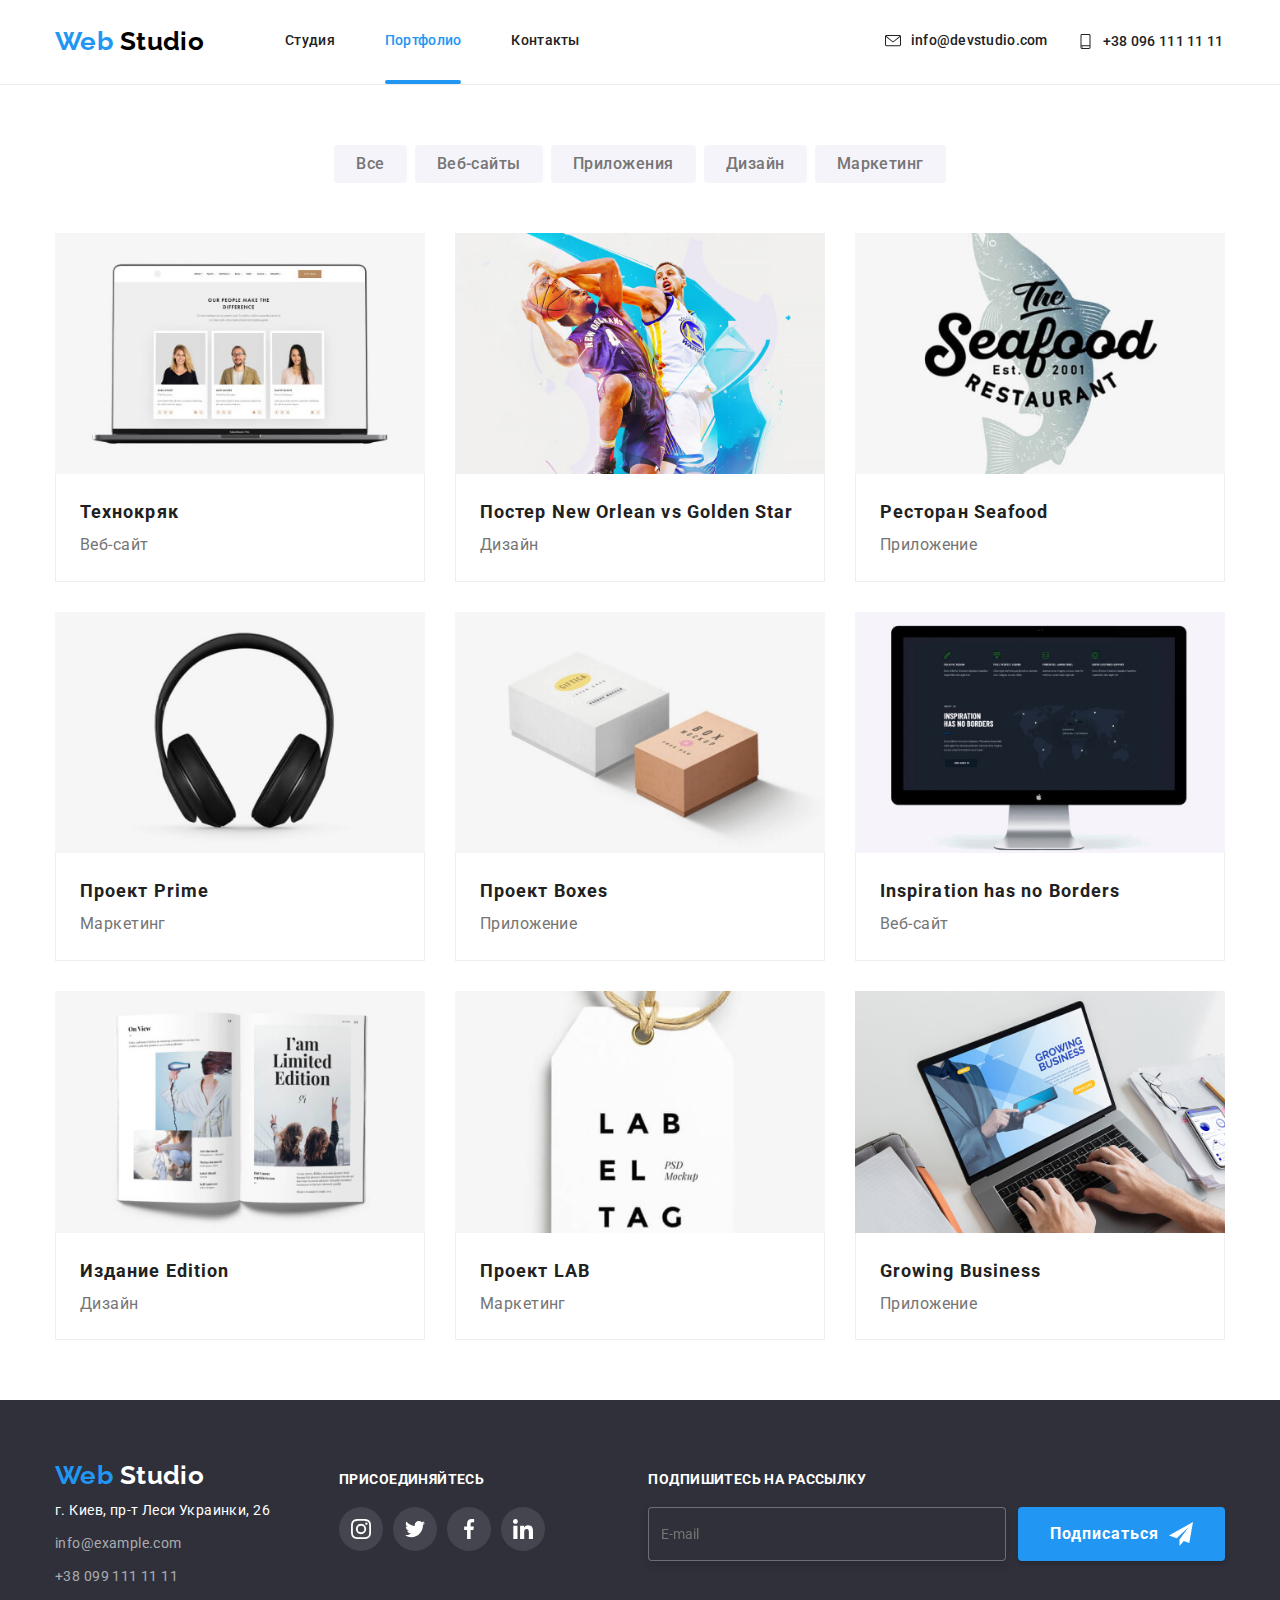
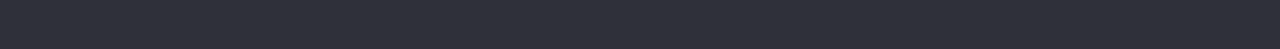
==== commit 6d3a8778: "адаптивное портфолио" ====
--- a/portfolio.html
+++ b/portfolio.html
@@ -96,10 +96,12 @@
                 <div class="working-box">
                   <img
                     class="working-img"
-                    src="./images/portfolio/projekt-1.jpg"
+                    srcset="
+                      ./images/portfolio/project-1.jpg    1x,
+                      ./images/portfolio/project-1@2x.jpg 2x
+                    "
+                    src="./images/portfolio/project-1.jpg"
                     alt="Ноутбук"
-                    width="370"
-                    height="294"
                   />
                   <p class="working-second-text">
                     Технокряк это современная площадка распространения коронавируса. Компании
@@ -118,10 +120,12 @@
                 <div class="working-box">
                   <img
                     class="working-img"
-                    src="./images/portfolio/projekt-2.jpg"
+                    srcset="
+                      ./images/portfolio/project-2.jpg    1x,
+                      ./images/portfolio/project-2@2x.jpg 2x
+                    "
+                    src="./images/portfolio/project-2.jpg"
                     alt="Баскетболисты"
-                    width="370"
-                    height="294"
                   />
                   <p class="working-second-text">
                     Технокряк это современная площадка распространения коронавируса. Компании
@@ -132,7 +136,11 @@
 
                 <div class="card-content">
                   <h2 class="working-title">
-                    Постер <span lang="en">New Orlean vs Golden Star</span>
+                    Постер
+                    <span lang="en"
+                      >New Orlean vs Golden <span class="dot">...</span>
+                      <span class="star">Star</span></span
+                    >
                   </h2>
                   <p class="working-text">Дизайн</p>
                 </div>
@@ -143,10 +151,12 @@
                 <div class="working-box">
                   <img
                     class="working-img"
-                    src="./images/portfolio/projekt-3.jpg"
+                    srcset="
+                      ./images/portfolio/project-3.jpg    1x,
+                      ./images/portfolio/project-3@2x.jpg 2x
+                    "
+                    src="./images/portfolio/project-3.jpg"
                     alt="Логотип ресторана"
-                    width="370"
-                    height="294"
                   />
                   <p class="working-second-text">
                     Технокряк это современная площадка распространения коронавируса. Компании
@@ -165,10 +175,12 @@
                 <div class="working-box">
                   <img
                     class="working-img"
-                    src="./images/portfolio/projekt-4.jpg"
+                    srcset="
+                      ./images/portfolio/project-4.jpg    1x,
+                      ./images/portfolio/project-4@2x.jpg 2x
+                    "
+                    src="./images/portfolio/project-4.jpg"
                     alt="Наушники"
-                    width="370"
-                    height="294"
                   />
                   <p class="working-second-text">
                     Технокряк это современная площадка распространения коронавируса. Компании
@@ -187,10 +199,12 @@
                 <div class="working-box">
                   <img
                     class="working-img"
-                    src="./images/portfolio/projekt-5.jpg"
+                    srcset="
+                      ./images/portfolio/project-5.jpg    1x,
+                      ./images/portfolio/project-5@2x.jpg 2x
+                    "
+                    src="./images/portfolio/project-5.jpg"
                     alt="Две коробки"
-                    width="370"
-                    height="294"
                   />
                   <p class="working-second-text">
                     Технокряк это современная площадка распространения коронавируса. Компании
@@ -209,10 +223,12 @@
                 <div class="working-box">
                   <img
                     class="working-img"
-                    src="./images/portfolio/projekt-6.jpg"
+                    srcset="
+                      ./images/portfolio/project-6.jpg    1x,
+                      ./images/portfolio/project-6@2x.jpg 2x
+                    "
+                    src="./images/portfolio/project-6.jpg"
                     alt="Монитор"
-                    width="370"
-                    height="294"
                   />
                   <p class="working-second-text">
                     Технокряк это современная площадка распространения коронавируса. Компании
@@ -231,10 +247,12 @@
                 <div class="working-box">
                   <img
                     class="working-img"
-                    src="./images/portfolio/projekt-7.jpg"
+                    srcset="
+                      ./images/portfolio/project-7.jpg    1x,
+                      ./images/portfolio/project-7@2x.jpg 2x
+                    "
+                    src="./images/portfolio/project-7.jpg"
                     alt="Книга"
-                    width="370"
-                    height="294"
                   />
                   <p class="working-second-text">
                     Технокряк это современная площадка распространения коронавируса. Компании
@@ -253,10 +271,12 @@
                 <div class="working-box">
                   <img
                     class="working-img"
-                    src="./images/portfolio/projekt-8.jpg"
+                    srcset="
+                      ./images/portfolio/project-8.jpg    1x,
+                      ./images/portfolio/project-8@2x.jpg 2x
+                    "
+                    src="./images/portfolio/project-8.jpg"
                     alt="Тикет"
-                    width="370"
-                    height="294"
                   />
                   <p class="working-second-text">
                     Технокряк это современная площадка распространения коронавируса. Компании
@@ -275,10 +295,12 @@
                 <div class="working-box">
                   <img
                     class="working-img"
-                    src="./images/portfolio/projekt-9.jpg"
+                    srcset="
+                      ./images/portfolio/project-9.jpg    1x,
+                      ./images/portfolio/project-9@2x.jpg 2x
+                    "
+                    src="./images/portfolio/project-9.jpg"
                     alt="Ноутбук"
-                    width="370"
-                    height="294"
                   />
                   <p class="working-second-text">
                     Технокряк это современная площадка распространения коронавируса. Компании
--- a/css/portfolio.min.css
+++ b/css/portfolio.min.css
@@ -1,2 +1,2 @@
-/*! modern-normalize v0.6.0 | MIT License | https://github.com/sindresorhus/modern-normalize */*,*::before,*::after{-webkit-box-sizing:border-box;box-sizing:border-box}:root{-moz-tab-size:4;-o-tab-size:4;tab-size:4}html{line-height:1.15;-webkit-text-size-adjust:100%}body{margin:0}body{font-family:system-ui,-apple-system,"Segoe UI",Roboto,Helvetica,Arial,sans-serif,"Apple Color Emoji","Segoe UI Emoji"}hr{height:0}abbr[title]{-webkit-text-decoration:underline dotted;text-decoration:underline dotted}b,strong{font-weight:bolder}code,kbd,samp,pre{font-family:SFMono-Regular, Consolas, 'Liberation Mono', Menlo, monospace;font-size:1em}small{font-size:80%}sub,sup{font-size:75%;line-height:0;position:relative;vertical-align:baseline}sub{bottom:-0.25em}sup{top:-0.5em}button,input,optgroup,select,textarea{font-family:inherit;font-size:100%;line-height:1.15;margin:0}button,select{text-transform:none}button,[type='button'],[type='reset'],[type='submit']{-webkit-appearance:button}button::-moz-focus-inner,[type='button']::-moz-focus-inner,[type='reset']::-moz-focus-inner,[type='submit']::-moz-focus-inner{border-style:none;padding:0}button:-moz-focusring,[type='button']:-moz-focusring,[type='reset']:-moz-focusring,[type='submit']:-moz-focusring{outline:1px dotted ButtonText}fieldset{padding:0.35em 0.75em 0.625em}legend{padding:0}progress{vertical-align:baseline}[type='number']::-webkit-inner-spin-button,[type='number']::-webkit-outer-spin-button{height:auto}[type='search']{-webkit-appearance:textfield;outline-offset:-2px}[type='search']::-webkit-search-decoration{-webkit-appearance:none}::-webkit-file-upload-button{-webkit-appearance:button;font:inherit}summary{display:list-item}html{-webkit-box-sizing:border-box;box-sizing:border-box}*,*::before,*::after{-webkit-box-sizing:inherit;box-sizing:inherit}body{font-family:"Roboto",sans-serif;font-size:14px;line-height:1.7;letter-spacing:0.03em;color:#757575}h1,h2,h3,p{margin-top:0px;margin-bottom:0px}img{display:block;max-width:100%;height:auto}.list{padding:0;margin:0;list-style:none}.link{text-decoration:none;display:block}.navigation-list,.address-list,.social-list,.filters-list,.working-list{padding:0;margin:0;list-style:none}.navigation-link,.address-link,.working-link{text-decoration:none;display:block}.container{padding-left:15px;padding-right:15px;margin-left:auto;margin-right:auto}@media screen and (min-width: 480px){.container{width:480px}}@media screen and (min-width: 768px){.container{width:768px}}@media screen and (min-width: 1200px){.container{width:1200px}}.container-nav{display:-webkit-box;display:-ms-flexbox;display:flex;-webkit-box-align:center;-ms-flex-align:center;align-items:center}@media screen and (max-width: 767px){.container-nav{-webkit-box-pack:justify;-ms-flex-pack:justify;justify-content:space-between}}.section{padding-top:60px;padding-bottom:60px}.occupation-section{display:none}.section-title{margin-top:0;margin-bottom:30px;font-style:normal;font-weight:bold;font-size:28px;line-height:1.179;text-align:center;color:#212121}@media screen and (min-width: 1200px){.occupation-section{display:block}.section-title{margin-bottom:50px;font-size:36px;line-height:1.16}}.hidden{display:none}.header{border-bottom:1px solid #ececec}.menu-btn{background-color:transparent;border:none;outline:none}.menu-btn.is-open .icon-close{display:block}.menu-btn.is-open .icon-burger{display:none}.menu-btn:focus .menu-btn-svg{color:#2196f3}@media screen and (min-width: 768px){.menu-btn{display:none}}.menu-btn-svg{color:#212121}.icon-close{display:none;fill:currentColor}.icon-burger{fill:currentColor}@media screen and (max-width: 767px){.header{position:relative;padding-top:10px;padding-bottom:10px}.menu-wrapper{position:absolute;top:100%;left:0;width:100%;padding:60px 140px;z-index:100;background:#ffffff;-webkit-box-shadow:0px 4px 8px rgba(0,0,0,0.04),0px 2px 4px rgba(0,0,0,0.08),0px 1px 3px rgba(0,0,0,0.16);box-shadow:0px 4px 8px rgba(0,0,0,0.04),0px 2px 4px rgba(0,0,0,0.08),0px 1px 3px rgba(0,0,0,0.16);-webkit-transform:scale(0);transform:scale(0);-webkit-transition:-webkit-transform 250ms cubic-bezier(0.4, 0, 0.2, 1);transition:-webkit-transform 250ms cubic-bezier(0.4, 0, 0.2, 1);transition:transform 250ms cubic-bezier(0.4, 0, 0.2, 1);transition:transform 250ms cubic-bezier(0.4, 0, 0.2, 1), -webkit-transform 250ms cubic-bezier(0.4, 0, 0.2, 1)}.menu-wrapper.is-open{-webkit-transform:scale(1);transform:scale(1)}}@media screen and (min-width: 768px){.menu-wrapper{display:-webkit-box;display:-ms-flexbox;display:flex;-webkit-box-align:center;-ms-flex-align:center;align-items:center;-webkit-box-pack:justify;-ms-flex-pack:justify;justify-content:space-between}}.logo{font-family:"Raleway",sans-serif;font-weight:700;font-size:26px;line-height:1.2;color:#000}.logo-blue{color:#2196f3}.logo-footer{color:#fff;margin-bottom:8px}@media screen and (max-width: 1199px){.logo{font-size:24px;line-height:1.167;color:#212121}.logo-footer{color:#fff;margin-bottom:20px}}.navigation-list{display:-webkit-box;display:-ms-flexbox;display:flex}.navigation-link{letter-spacing:0.02em;color:#212121;-webkit-transition:color 250ms cubic-bezier(0.4, 0, 0.2, 1);transition:color 250ms cubic-bezier(0.4, 0, 0.2, 1)}.navigation-link:hover,.navigation-link:focus{color:#2196f3}.current{color:#2196f3}.line::after{display:block;content:'';width:100%;height:4px;background:#2196f3;border-radius:2px}@media screen and (max-width: 767px){.navigation{padding-bottom:60px}.navigation-list{-webkit-box-orient:vertical;-webkit-box-direction:normal;-ms-flex-direction:column;flex-direction:column;-webkit-box-align:center;-ms-flex-align:center;align-items:center}.navigation-item:not(:last-child){margin-bottom:40px}.navigation-link{font-style:normal;font-weight:500;font-size:18px;line-height:1.167}.line::after{margin-top:8px}}@media screen and (min-width: 768px){.navigation{display:-webkit-box;display:-ms-flexbox;display:flex;-webkit-box-align:center;-ms-flex-align:center;align-items:center}.navigation-list{margin-left:81px}.navigation-item:not(:last-child){margin-right:50px}.navigation-link{display:block;padding-top:32px;padding-bottom:32px;font-weight:500;line-height:1.143}}.address-list{display:-webkit-box;display:-ms-flexbox;display:flex}.address-item{height:18px}.address-link{display:-webkit-inline-box;display:-ms-inline-flexbox;display:inline-flex;-webkit-box-align:center;-ms-flex-align:center;align-items:center;font-style:normal;font-weight:500;font-size:14px;line-height:1.14;letter-spacing:0.02em;color:#212121;-webkit-transition:color 250ms cubic-bezier(0.4, 0, 0.2, 1);transition:color 250ms cubic-bezier(0.4, 0, 0.2, 1)}.address-link:hover,.address-link:focus{color:#2196f3}.envelope{width:16px;height:16px;fill:currentColor;margin-right:10px}.smartphone{width:15px;height:15px;fill:currentColor;margin-right:10px}@media screen and (min-width: 1200px){.header-address{margin-left:305px}.address-item:not(:last-child){margin-right:30px}}@media screen and (max-width: 1199px){.header-address{margin-left:84px}.address-list{-webkit-box-orient:vertical;-webkit-box-direction:normal;-ms-flex-direction:column;flex-direction:column}.address-item:not(:last-child){margin-bottom:10px}.address-link{font-size:12px;line-height:1.167}.envelope{width:14px;height:14px;margin-right:8px}.smartphone{width:13px;height:13px;margin-right:8px}}@media screen and (max-width: 767px){.header-address{margin-left:0}.address-list{-webkit-box-align:center;-ms-flex-align:center;align-items:center}.address-item:not(:last-child){margin-bottom:16px}.address-link{font-size:18px;line-height:1.167;color:#212121}}.social-list{display:-webkit-box;display:-ms-flexbox;display:flex;-webkit-box-pack:center;-ms-flex-pack:center;justify-content:center}.social-item:not(:last-child){margin-right:10px}.social-link{display:-webkit-inline-box;display:-ms-inline-flexbox;display:inline-flex;-webkit-box-pack:center;-ms-flex-pack:center;justify-content:center;-webkit-box-align:center;-ms-flex-align:center;align-items:center;width:44px;height:44px;color:#fff;background-color:rgba(255,255,255,0.1);border-radius:50%;-webkit-transition:color 250ms cubic-bezier(0.4, 0, 0.2, 1),background-color 250ms cubic-bezier(0.4, 0, 0.2, 1);transition:color 250ms cubic-bezier(0.4, 0, 0.2, 1),background-color 250ms cubic-bezier(0.4, 0, 0.2, 1)}.social-link:hover,.social-link:focus{background-color:#2196f3;color:#fff}.social-icon{width:20px;height:20px;fill:currentColor}.button{display:-webkit-inline-box;display:-ms-inline-flexbox;display:inline-flex;padding:10px 32px;min-width:200px;font-family:"Roboto",sans-serif;font-style:normal;font-weight:700;font-size:16px;line-height:1.9;-webkit-box-align:center;-ms-flex-align:center;align-items:center;letter-spacing:0.06em;background-color:#2196f3;color:#fff;-webkit-box-shadow:0px 4px 4px rgba(0,0,0,0.15);box-shadow:0px 4px 4px rgba(0,0,0,0.15);border:none;border-radius:4px;cursor:pointer}.button-svg{margin-left:10px}.button:focus{outline:none}.filters-list{display:-webkit-box;display:-ms-flexbox;display:flex;-webkit-box-pack:center;-ms-flex-pack:center;justify-content:center;margin-bottom:50px}.filters-button{display:inline-block;padding:6px 22px;border:0px;border-radius:4px;font-family:inherit;font-weight:500;font-size:16px;line-height:1.6;letter-spacing:0.03em;background:#f5f4fa;color:var(--title-text-color);-webkit-transition:color 250ms cubic-bezier(0.4, 0, 0.2, 1),background-color 250ms cubic-bezier(0.4, 0, 0.2, 1),-webkit-box-shadow 250ms cubic-bezier(0.4, 0, 0.2, 1);transition:color 250ms cubic-bezier(0.4, 0, 0.2, 1),background-color 250ms cubic-bezier(0.4, 0, 0.2, 1),-webkit-box-shadow 250ms cubic-bezier(0.4, 0, 0.2, 1);transition:color 250ms cubic-bezier(0.4, 0, 0.2, 1),background-color 250ms cubic-bezier(0.4, 0, 0.2, 1),box-shadow 250ms cubic-bezier(0.4, 0, 0.2, 1);transition:color 250ms cubic-bezier(0.4, 0, 0.2, 1),background-color 250ms cubic-bezier(0.4, 0, 0.2, 1),box-shadow 250ms cubic-bezier(0.4, 0, 0.2, 1),-webkit-box-shadow 250ms cubic-bezier(0.4, 0, 0.2, 1)}.filters-button:hover,.filters-button:focus{-webkit-box-shadow:0px 2px 2px rgba(0,0,0,0.12),0px 1px 2px rgba(0,0,0,0.08),0px 3px 1px rgba(0,0,0,0.1);box-shadow:0px 2px 2px rgba(0,0,0,0.12),0px 1px 2px rgba(0,0,0,0.08),0px 3px 1px rgba(0,0,0,0.1);background-color:#2196f3;color:#fff;outline:none}.filters-item:not(:last-child){margin-right:8px}.working-list{display:-webkit-box;display:-ms-flexbox;display:flex;-ms-flex-wrap:wrap;flex-wrap:wrap}.working-item{width:370px;background:#fff;-webkit-transition:-webkit-box-shadow 250ms cubic-bezier(0.4, 0, 0.2, 1);transition:-webkit-box-shadow 250ms cubic-bezier(0.4, 0, 0.2, 1);transition:box-shadow 250ms cubic-bezier(0.4, 0, 0.2, 1);transition:box-shadow 250ms cubic-bezier(0.4, 0, 0.2, 1), -webkit-box-shadow 250ms cubic-bezier(0.4, 0, 0.2, 1)}.working-item:hover,.working-item:focus{-webkit-box-shadow:1px 4px 6px rgba(0,0,0,0.16),0px 4px 4px rgba(0,0,0,0.06),0px 1px 1px rgba(0,0,0,0.12);box-shadow:1px 4px 6px rgba(0,0,0,0.16),0px 4px 4px rgba(0,0,0,0.06),0px 1px 1px rgba(0,0,0,0.12)}.working-item:not(:nth-last-child(-n+3)){margin-bottom:30px}.working-item:not(:nth-child(3n)){margin-right:30px}.card-content{padding:20px 24px;border-left:1px solid #eeeeee;border-right:1px solid #eeeeee;border-bottom:1px solid #eeeeee}.working-title{font-weight:700;font-size:18px;line-height:2;letter-spacing:0.06em;color:#212121}.working-text{font-size:16px;line-height:1.9;color:#757575}.working-box{position:relative;overflow:hidden}.working-second-text{display:block;position:absolute;top:0;left:0;width:100%;height:100%;padding:63px 24px;font-size:18px;line-height:1.55;color:#fff;background-color:rgba(33,150,243,0.9);-webkit-transform:translateY(100%);transform:translateY(100%);-webkit-transition:-webkit-transform 250ms cubic-bezier(0.4, 0, 0.2, 1);transition:-webkit-transform 250ms cubic-bezier(0.4, 0, 0.2, 1);transition:transform 250ms cubic-bezier(0.4, 0, 0.2, 1);transition:transform 250ms cubic-bezier(0.4, 0, 0.2, 1), -webkit-transform 250ms cubic-bezier(0.4, 0, 0.2, 1)}.working-item:hover .working-second-text,.working-item:focus .working-second-text{-webkit-transform:translateY(0);transform:translateY(0)}.footer{padding-top:60px;padding-bottom:60px;background-color:#2f303a}.footer-address-item:not(:last-child){margin-bottom:8px}.address-link-map{font-style:normal;font-weight:normal;color:#ffffff}.address-link-mail,.address-link-tel{font-style:normal;font-weight:normal;color:rgba(255,255,255,0.6)}.a-call-subtitle{display:block;margin-bottom:20px;font-style:normal;font-weight:bold;line-height:1.143;text-transform:uppercase;color:#ffffff}@media screen and (max-width: 1199px){.footer{text-align:center}.address-call-container{margin-bottom:60px}.forma-container{width:450px;margin-right:auto;margin-left:auto}}@media screen and (max-width: 767px){.address-container,.a-call-container{margin-bottom:60px}}@media screen and (min-width: 768px){.address-call-container{display:-webkit-box;display:-ms-flexbox;display:flex;-webkit-box-pack:center;-ms-flex-pack:center;justify-content:center;-webkit-box-align:baseline;-ms-flex-align:baseline;align-items:baseline}.address-container{margin-right:165px}}@media screen and (min-width: 1200px){.footer-container-nav{display:-webkit-box;display:-ms-flexbox;display:flex;-webkit-box-align:baseline;-ms-flex-align:baseline;align-items:baseline;-webkit-box-pack:justify;-ms-flex-pack:justify;justify-content:space-between}.address-container{margin-right:69px}.footer-address-item:not(:last-child){margin-bottom:9px}}.forma-email{display:block;padding:18px 12px;background-color:#2f303a;border:1px solid rgba(255,255,255,0.3);-webkit-box-sizing:border-box;box-sizing:border-box;-webkit-filter:drop-shadow(0px 4px 4px rgba(0,0,0,0.15));filter:drop-shadow(0px 4px 4px rgba(0,0,0,0.15));border-radius:4px}.forma-email:focus{outline:none}@media screen and (max-width: 1199px){.forma-email{width:100%;margin-bottom:20px}}@media screen and (min-width: 1200px){.forma{display:-webkit-box;display:-ms-flexbox;display:flex;margin:0}.forma .button{margin-left:12px}.forma-email{width:358px}}.copyright{display:none}
+/*! modern-normalize v0.6.0 | MIT License | https://github.com/sindresorhus/modern-normalize */*,*::before,*::after{-webkit-box-sizing:border-box;box-sizing:border-box}:root{-moz-tab-size:4;-o-tab-size:4;tab-size:4}html{line-height:1.15;-webkit-text-size-adjust:100%}body{margin:0}body{font-family:system-ui,-apple-system,"Segoe UI",Roboto,Helvetica,Arial,sans-serif,"Apple Color Emoji","Segoe UI Emoji"}hr{height:0}abbr[title]{-webkit-text-decoration:underline dotted;text-decoration:underline dotted}b,strong{font-weight:bolder}code,kbd,samp,pre{font-family:SFMono-Regular, Consolas, 'Liberation Mono', Menlo, monospace;font-size:1em}small{font-size:80%}sub,sup{font-size:75%;line-height:0;position:relative;vertical-align:baseline}sub{bottom:-0.25em}sup{top:-0.5em}button,input,optgroup,select,textarea{font-family:inherit;font-size:100%;line-height:1.15;margin:0}button,select{text-transform:none}button,[type='button'],[type='reset'],[type='submit']{-webkit-appearance:button}button::-moz-focus-inner,[type='button']::-moz-focus-inner,[type='reset']::-moz-focus-inner,[type='submit']::-moz-focus-inner{border-style:none;padding:0}button:-moz-focusring,[type='button']:-moz-focusring,[type='reset']:-moz-focusring,[type='submit']:-moz-focusring{outline:1px dotted ButtonText}fieldset{padding:0.35em 0.75em 0.625em}legend{padding:0}progress{vertical-align:baseline}[type='number']::-webkit-inner-spin-button,[type='number']::-webkit-outer-spin-button{height:auto}[type='search']{-webkit-appearance:textfield;outline-offset:-2px}[type='search']::-webkit-search-decoration{-webkit-appearance:none}::-webkit-file-upload-button{-webkit-appearance:button;font:inherit}summary{display:list-item}html{-webkit-box-sizing:border-box;box-sizing:border-box}*,*::before,*::after{-webkit-box-sizing:inherit;box-sizing:inherit}body{font-family:"Roboto",sans-serif;font-size:14px;line-height:1.7;letter-spacing:0.03em;color:#757575}h1,h2,h3,p{margin-top:0px;margin-bottom:0px}img{display:block;max-width:100%;height:auto}.list{padding:0;margin:0;list-style:none}.link{text-decoration:none;display:block}.navigation-list,.address-list,.social-list{padding:0;margin:0;list-style:none}.navigation-link,.address-link{text-decoration:none;display:block}.container{padding-left:15px;padding-right:15px;margin-left:auto;margin-right:auto}@media screen and (min-width: 480px){.container{width:480px}}@media screen and (min-width: 768px){.container{width:768px}}@media screen and (min-width: 1200px){.container{width:1200px}}.container-nav{display:-webkit-box;display:-ms-flexbox;display:flex;-webkit-box-align:center;-ms-flex-align:center;align-items:center}@media screen and (max-width: 767px){.container-nav{-webkit-box-pack:justify;-ms-flex-pack:justify;justify-content:space-between}}.section{padding-top:60px;padding-bottom:60px}.occupation-section{display:none}.section-title{margin-top:0;margin-bottom:30px;font-style:normal;font-weight:bold;font-size:28px;line-height:1.179;text-align:center;color:#212121}@media screen and (min-width: 1200px){.occupation-section{display:block}.section-title{margin-bottom:50px;font-size:36px;line-height:1.16}}.hidden{display:none}.header{border-bottom:1px solid #ececec}.menu-btn{background-color:transparent;border:none;outline:none}.menu-btn.is-open .icon-close{display:block}.menu-btn.is-open .icon-burger{display:none}.menu-btn:focus .menu-btn-svg{color:#2196f3}@media screen and (min-width: 768px){.menu-btn{display:none}}.menu-btn-svg{color:#212121}.icon-close{display:none;fill:currentColor}.icon-burger{fill:currentColor}@media screen and (max-width: 767px){.header{position:relative;padding-top:10px;padding-bottom:10px}.menu-wrapper{position:absolute;top:100%;left:0;width:100%;padding:60px 140px;z-index:100;background:#ffffff;-webkit-box-shadow:0px 4px 8px rgba(0,0,0,0.04),0px 2px 4px rgba(0,0,0,0.08),0px 1px 3px rgba(0,0,0,0.16);box-shadow:0px 4px 8px rgba(0,0,0,0.04),0px 2px 4px rgba(0,0,0,0.08),0px 1px 3px rgba(0,0,0,0.16);-webkit-transform:scale(0);transform:scale(0);-webkit-transition:-webkit-transform 250ms cubic-bezier(0.4, 0, 0.2, 1);transition:-webkit-transform 250ms cubic-bezier(0.4, 0, 0.2, 1);transition:transform 250ms cubic-bezier(0.4, 0, 0.2, 1);transition:transform 250ms cubic-bezier(0.4, 0, 0.2, 1), -webkit-transform 250ms cubic-bezier(0.4, 0, 0.2, 1)}.menu-wrapper.is-open{-webkit-transform:scale(1);transform:scale(1)}}@media screen and (min-width: 768px){.menu-wrapper{display:-webkit-box;display:-ms-flexbox;display:flex;-webkit-box-align:center;-ms-flex-align:center;align-items:center;-webkit-box-pack:justify;-ms-flex-pack:justify;justify-content:space-between}}.logo{font-family:"Raleway",sans-serif;font-weight:700;font-size:26px;line-height:1.2;color:#000}.logo-blue{color:#2196f3}.logo-footer{color:#fff;margin-bottom:8px}@media screen and (max-width: 1199px){.logo{font-size:24px;line-height:1.167;color:#212121}.logo-footer{color:#fff;margin-bottom:20px}}.navigation-list{display:-webkit-box;display:-ms-flexbox;display:flex}.navigation-link{letter-spacing:0.02em;color:#212121;-webkit-transition:color 250ms cubic-bezier(0.4, 0, 0.2, 1);transition:color 250ms cubic-bezier(0.4, 0, 0.2, 1)}.navigation-link:hover,.navigation-link:focus{color:#2196f3}.current{color:#2196f3}.line::after{display:block;content:'';width:100%;height:4px;background:#2196f3;border-radius:2px}@media screen and (max-width: 767px){.navigation{padding-bottom:60px}.navigation-list{-webkit-box-orient:vertical;-webkit-box-direction:normal;-ms-flex-direction:column;flex-direction:column;-webkit-box-align:center;-ms-flex-align:center;align-items:center}.navigation-item:not(:last-child){margin-bottom:40px}.navigation-link{font-style:normal;font-weight:500;font-size:18px;line-height:1.167}.line::after{margin-top:8px}}@media screen and (min-width: 768px){.navigation{display:-webkit-box;display:-ms-flexbox;display:flex;-webkit-box-align:center;-ms-flex-align:center;align-items:center}.navigation-list{margin-left:81px}.navigation-item:not(:last-child){margin-right:50px}.navigation-link{display:block;padding-top:32px;padding-bottom:32px;font-weight:500;line-height:1.143}}.address-list{display:-webkit-box;display:-ms-flexbox;display:flex}.address-item{height:18px}.address-link{display:-webkit-inline-box;display:-ms-inline-flexbox;display:inline-flex;-webkit-box-align:center;-ms-flex-align:center;align-items:center;font-style:normal;font-weight:500;font-size:14px;line-height:1.14;letter-spacing:0.02em;color:#212121;-webkit-transition:color 250ms cubic-bezier(0.4, 0, 0.2, 1);transition:color 250ms cubic-bezier(0.4, 0, 0.2, 1)}.address-link:hover,.address-link:focus{color:#2196f3}.envelope{width:16px;height:16px;fill:currentColor;margin-right:10px}.smartphone{width:15px;height:15px;fill:currentColor;margin-right:10px}@media screen and (min-width: 1200px){.header-address{margin-left:305px}.address-item:not(:last-child){margin-right:30px}}@media screen and (max-width: 1199px){.header-address{margin-left:84px}.address-list{-webkit-box-orient:vertical;-webkit-box-direction:normal;-ms-flex-direction:column;flex-direction:column}.address-item:not(:last-child){margin-bottom:10px}.address-link{font-size:12px;line-height:1.167}.envelope{width:14px;height:14px;margin-right:8px}.smartphone{width:13px;height:13px;margin-right:8px}}@media screen and (max-width: 767px){.header-address{margin-left:0}.address-list{-webkit-box-align:center;-ms-flex-align:center;align-items:center}.address-item:not(:last-child){margin-bottom:16px}.address-link{font-size:18px;line-height:1.167;color:#212121}}.social-list{display:-webkit-box;display:-ms-flexbox;display:flex;-webkit-box-pack:center;-ms-flex-pack:center;justify-content:center}.social-item:not(:last-child){margin-right:10px}.social-link{display:-webkit-inline-box;display:-ms-inline-flexbox;display:inline-flex;-webkit-box-pack:center;-ms-flex-pack:center;justify-content:center;-webkit-box-align:center;-ms-flex-align:center;align-items:center;width:44px;height:44px;color:#fff;background-color:rgba(255,255,255,0.1);border-radius:50%;-webkit-transition:color 250ms cubic-bezier(0.4, 0, 0.2, 1),background-color 250ms cubic-bezier(0.4, 0, 0.2, 1);transition:color 250ms cubic-bezier(0.4, 0, 0.2, 1),background-color 250ms cubic-bezier(0.4, 0, 0.2, 1)}.social-link:hover,.social-link:focus{background-color:#2196f3;color:#fff}.social-icon{width:20px;height:20px;fill:currentColor}.button{display:-webkit-inline-box;display:-ms-inline-flexbox;display:inline-flex;padding:10px 32px;min-width:200px;font-family:"Roboto",sans-serif;font-style:normal;font-weight:700;font-size:16px;line-height:1.9;-webkit-box-align:center;-ms-flex-align:center;align-items:center;letter-spacing:0.06em;background-color:#2196f3;color:#fff;-webkit-box-shadow:0px 4px 4px rgba(0,0,0,0.15);box-shadow:0px 4px 4px rgba(0,0,0,0.15);border:none;border-radius:4px;cursor:pointer}.button-svg{margin-left:10px}.button:focus{outline:none}.filters-list{display:-webkit-box;display:-ms-flexbox;display:flex;-ms-flex-wrap:wrap;flex-wrap:wrap;margin-bottom:40px}.filters-button{display:inline-block;padding:6px 22px;border:0px;border-radius:4px;font-family:inherit;font-weight:500;font-size:16px;line-height:1.6;letter-spacing:0.03em;background:#f5f4fa;color:var(--title-text-color);-webkit-transition:color 250ms cubic-bezier(0.4, 0, 0.2, 1),background-color 250ms cubic-bezier(0.4, 0, 0.2, 1),-webkit-box-shadow 250ms cubic-bezier(0.4, 0, 0.2, 1);transition:color 250ms cubic-bezier(0.4, 0, 0.2, 1),background-color 250ms cubic-bezier(0.4, 0, 0.2, 1),-webkit-box-shadow 250ms cubic-bezier(0.4, 0, 0.2, 1);transition:color 250ms cubic-bezier(0.4, 0, 0.2, 1),background-color 250ms cubic-bezier(0.4, 0, 0.2, 1),box-shadow 250ms cubic-bezier(0.4, 0, 0.2, 1);transition:color 250ms cubic-bezier(0.4, 0, 0.2, 1),background-color 250ms cubic-bezier(0.4, 0, 0.2, 1),box-shadow 250ms cubic-bezier(0.4, 0, 0.2, 1),-webkit-box-shadow 250ms cubic-bezier(0.4, 0, 0.2, 1)}.filters-button:hover,.filters-button:focus{-webkit-box-shadow:0px 2px 2px rgba(0,0,0,0.12),0px 1px 2px rgba(0,0,0,0.08),0px 3px 1px rgba(0,0,0,0.1);box-shadow:0px 2px 2px rgba(0,0,0,0.12),0px 1px 2px rgba(0,0,0,0.08),0px 3px 1px rgba(0,0,0,0.1);background-color:#2196f3;color:#fff;outline:none}.filters-item:not(:last-child){margin-right:8px}@media screen and (max-width: 767px){.filters-item:nth-child(n+4){margin-top:15px}}@media screen and (min-width: 768px){.filters-list{-webkit-box-pack:center;-ms-flex-pack:center;justify-content:center;margin-bottom:30px}}@media screen and (min-width: 1200px){.filters-list{margin-bottom:50px}}.working-item{width:450px;background:#fff;-webkit-transition:-webkit-box-shadow 250ms cubic-bezier(0.4, 0, 0.2, 1);transition:-webkit-box-shadow 250ms cubic-bezier(0.4, 0, 0.2, 1);transition:box-shadow 250ms cubic-bezier(0.4, 0, 0.2, 1);transition:box-shadow 250ms cubic-bezier(0.4, 0, 0.2, 1), -webkit-box-shadow 250ms cubic-bezier(0.4, 0, 0.2, 1)}.working-item:hover,.working-item:focus{-webkit-box-shadow:1px 4px 6px rgba(0,0,0,0.16),0px 4px 4px rgba(0,0,0,0.06),0px 1px 1px rgba(0,0,0,0.12);box-shadow:1px 4px 6px rgba(0,0,0,0.16),0px 4px 4px rgba(0,0,0,0.06),0px 1px 1px rgba(0,0,0,0.12)}.working-box{position:relative;overflow:hidden}.working-second-text{display:block;position:absolute;top:0;left:0;width:100%;height:100%;padding:63px 24px;font-size:18px;line-height:1.55;color:#fff;background-color:rgba(33,150,243,0.9);-webkit-transform:translateY(100%);transform:translateY(100%);-webkit-transition:-webkit-transform 250ms cubic-bezier(0.4, 0, 0.2, 1);transition:-webkit-transform 250ms cubic-bezier(0.4, 0, 0.2, 1);transition:transform 250ms cubic-bezier(0.4, 0, 0.2, 1);transition:transform 250ms cubic-bezier(0.4, 0, 0.2, 1), -webkit-transform 250ms cubic-bezier(0.4, 0, 0.2, 1)}.working-item:hover .working-second-text,.working-item:focus .working-second-text{-webkit-transform:translateY(0);transform:translateY(0)}.card-content{padding:20px 24px;border-left:1px solid #eeeeee;border-right:1px solid #eeeeee;border-bottom:1px solid #eeeeee}.working-title{font-weight:700;font-size:18px;line-height:2;letter-spacing:0.06em;color:#212121}.working-text{font-size:16px;line-height:1.9;color:#757575}.dot{display:none}@media screen and (min-width: 768px) and (max-width: 1199px){.working-item:nth-child(2n+1){margin-right:30px}.dot{display:inline-block}.star{display:none}}@media screen and (max-width: 1199px){.working-item:not(:last-child){margin-bottom:30px}}@media screen and (min-width: 768px){.working-list{display:-webkit-box;display:-ms-flexbox;display:flex;-ms-flex-wrap:wrap;flex-wrap:wrap}.working-item{width:354px}}@media screen and (min-width: 1200px){.working-item{width:370px}.working-item:not(:nth-last-child(-n+3)){margin-bottom:30px}.working-item:not(:nth-child(3n)){margin-right:30px}}.footer{padding-top:60px;padding-bottom:60px;background-color:#2f303a}.footer-address-item:not(:last-child){margin-bottom:8px}.address-link-map{font-style:normal;font-weight:normal;color:#ffffff}.address-link-mail,.address-link-tel{font-style:normal;font-weight:normal;color:rgba(255,255,255,0.6)}.a-call-subtitle{display:block;margin-bottom:20px;font-style:normal;font-weight:bold;line-height:1.143;text-transform:uppercase;color:#ffffff}@media screen and (max-width: 1199px){.footer{text-align:center}.address-call-container{margin-bottom:60px}.forma-container{width:450px;margin-right:auto;margin-left:auto}}@media screen and (max-width: 767px){.address-container,.a-call-container{margin-bottom:60px}}@media screen and (min-width: 768px){.address-call-container{display:-webkit-box;display:-ms-flexbox;display:flex;-webkit-box-pack:center;-ms-flex-pack:center;justify-content:center;-webkit-box-align:baseline;-ms-flex-align:baseline;align-items:baseline}.address-container{margin-right:165px}}@media screen and (min-width: 1200px){.footer-container-nav{display:-webkit-box;display:-ms-flexbox;display:flex;-webkit-box-align:baseline;-ms-flex-align:baseline;align-items:baseline;-webkit-box-pack:justify;-ms-flex-pack:justify;justify-content:space-between}.address-container{margin-right:69px}.footer-address-item:not(:last-child){margin-bottom:9px}}.forma-email{display:block;padding:18px 12px;background-color:#2f303a;border:1px solid rgba(255,255,255,0.3);-webkit-box-sizing:border-box;box-sizing:border-box;-webkit-filter:drop-shadow(0px 4px 4px rgba(0,0,0,0.15));filter:drop-shadow(0px 4px 4px rgba(0,0,0,0.15));border-radius:4px}.forma-email:focus{outline:none}@media screen and (max-width: 1199px){.forma-email{width:100%;margin-bottom:20px}}@media screen and (min-width: 1200px){.forma{display:-webkit-box;display:-ms-flexbox;display:flex;margin:0}.forma .button{margin-left:12px}.forma-email{width:358px}}.copyright{display:none}
 /*# sourceMappingURL=portfolio.min.css.map */